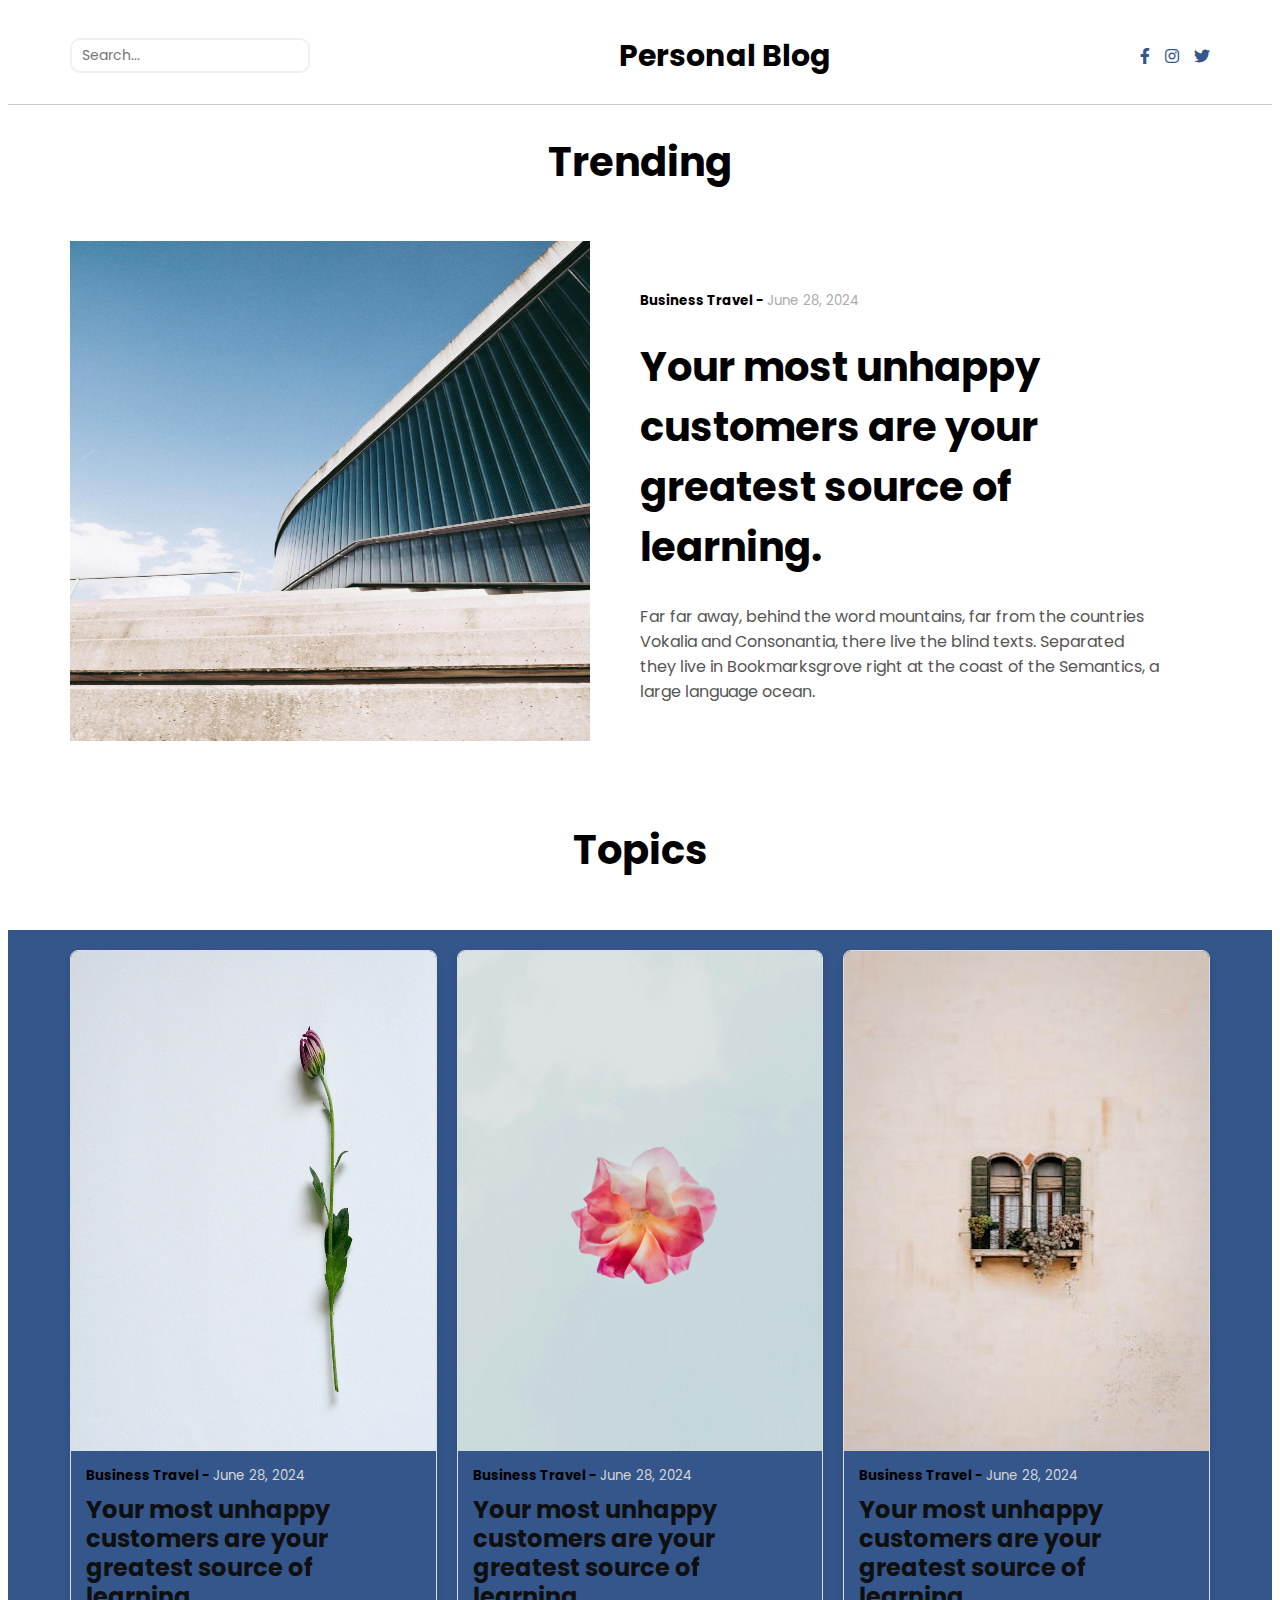
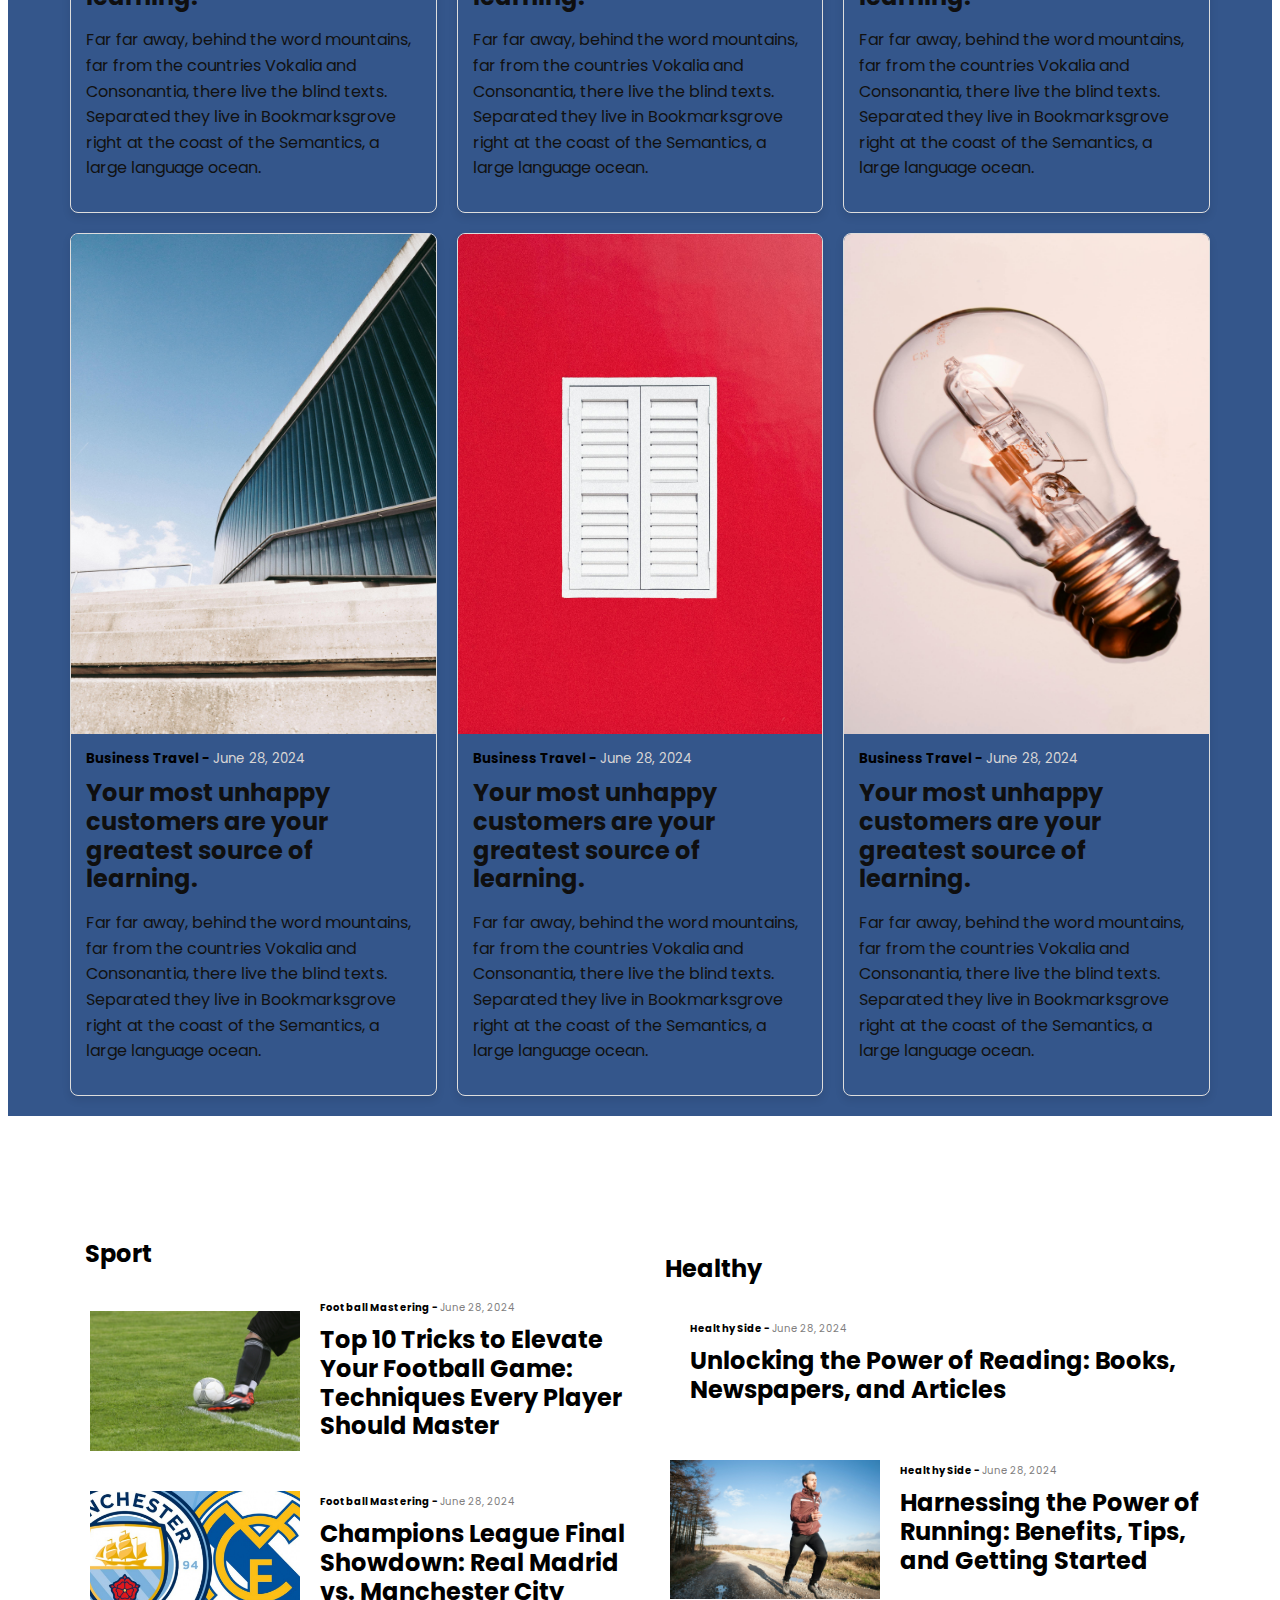
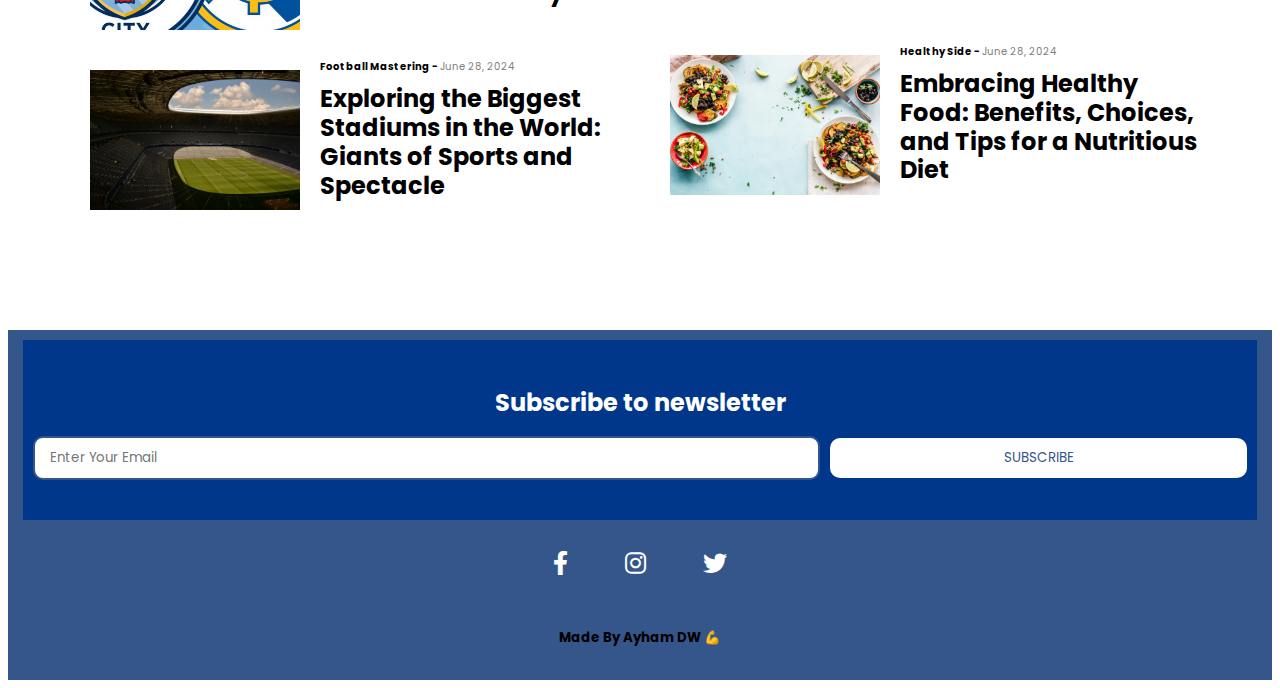
==== index.html @ 4fd661a5 "Add Footer" ====
<!DOCTYPE html>
<html lang="en">
    <head>
        <meta charset="UTF-8">
        <meta name="viewport" content="width=device-width, initial-scale=1.0">
        <link rel="stylesheet" href="./css/style.css">
        <link rel="stylesheet" href="https://cdnjs.cloudflare.com/ajax/libs/font-awesome/6.0.0-beta3/css/all.min.css">
        <link rel="preconnect" href="https://fonts.googleapis.com">
        <link rel="preconnect" href="https://fonts.gstatic.com" crossorigin>
        <link href="https://fonts.googleapis.com/css2?family=Poppins:ital,wght@0,100;0,200;0,300;0,400;0,500;0,600;0,700;0,800;0,900;1,100;1,200;1,300;1,400;1,500;1,600;1,700;1,800;1,900&display=swap" rel="stylesheet">
        <title>Personal Blog Website</title>
    </head>
    <body>
        <div class="nav-bar">
            <div class="container">
                <input type="text" placeholder="Search...">
                <h2>Personal Blog</h2>
                <div class="social-media">
                    <i class="fab fa-facebook-f" style="color: #34568b;"></i>
                    <!--02be4e-->
                    <i class="fab fa-instagram" style="color: #34568b;"></i>
                    <i class="fab fa-twitter" style="color: #34568b;"></i>
                </div>
            </div>
        </div>
        <h1>Trending</h1>
        <!--First Section-->
        <div class="container">
            <div class="first-content">
                <div class="image">
                    <img src="./Images/image4.jpg" alt="Simple Image">
                </div>
                <div class="text-content">
                    <h5>
                        Business Travel -
                        <span>June 28, 2024</span>
                    </h5>
                    <h1>
                        Your most unhappy
                        <br>
                        customers are your greatest
                        source of learning.
                    </h1>
                    <p>
                        Far far away, behind the word mountains, far from the countries Vokalia and
                        Consonantia, there live the blind texts. Separated they live in Bookmarksgrove right at the
                        coast of the Semantics, a large language ocean.
                    </p>
                </div>
            </div>
        </div>
        <!--Second Section-->
        <h1>Topics</h1>
        <div class="second-section">
            <div class="container">
                <div class="card">
                    <div class="card-image">
                        <img src="./Images/image1.jpg" alt="Business Travel">
                    </div>
                    <div class="card-content">
                        <h5>
                            Business Travel -
                            <span>June 28, 2024</span>
                        </h5>
                        <h1>
                            Your most unhappy
                            <br>
                            customers are your greatest
                            source of learning.
                        </h1>
                        <p>
                            Far far away, behind the word mountains, far from the countries Vokalia and
                            Consonantia, there live the blind texts. Separated they live in Bookmarksgrove right at the
                            coast of the Semantics, a large language ocean.
                        </p>
                    </div>
                </div>
                <div class="card">
                    <div class="card-image">
                        <img src="./Images/image2.jpg" alt="Business Travel">
                    </div>
                    <div class="card-content">
                        <h5>
                            Business Travel -
                            <span>June 28, 2024</span>
                        </h5>
                        <h1>
                            Your most unhappy
                            <br>
                            customers are your greatest
                            source of learning.
                        </h1>
                        <p>
                            Far far away, behind the word mountains, far from the countries Vokalia and
                            Consonantia, there live the blind texts. Separated they live in Bookmarksgrove right at the
                            coast of the Semantics, a large language ocean.
                        </p>
                    </div>
                </div>
                <div class="card">
                    <div class="card-image">
                        <img src="./Images/image3.jpg" alt="Business Travel">
                    </div>
                    <div class="card-content">
                        <h5>
                            Business Travel -
                            <span>June 28, 2024</span>
                        </h5>
                        <h1>
                            Your most unhappy
                            <br>
                            customers are your greatest
                            source of learning.
                        </h1>
                        <p>
                            Far far away, behind the word mountains, far from the countries Vokalia and
                            Consonantia, there live the blind texts. Separated they live in Bookmarksgrove right at the
                            coast of the Semantics, a large language ocean.
                        </p>
                    </div>
                </div>
                <div class="card">
                    <div class="card-image">
                        <img src="./Images/image4.jpg" alt="Business Travel">
                    </div>
                    <div class="card-content">
                        <h5>
                            Business Travel -
                            <span>June 28, 2024</span>
                        </h5>
                        <h1>
                            Your most unhappy
                            <br>
                            customers are your greatest
                            source of learning.
                        </h1>
                        <p>
                            Far far away, behind the word mountains, far from the countries Vokalia and
                            Consonantia, there live the blind texts. Separated they live in Bookmarksgrove right at the
                            coast of the Semantics, a large language ocean.
                        </p>
                    </div>
                </div>
                <div class="card">
                    <div class="card-image">
                        <img src="./Images/image5.jpg" alt="Business Travel">
                    </div>
                    <div class="card-content">
                        <h5>
                            Business Travel -
                            <span>June 28, 2024</span>
                        </h5>
                        <h1>
                            Your most unhappy
                            <br>
                            customers are your greatest
                            source of learning.
                        </h1>
                        <p>
                            Far far away, behind the word mountains, far from the countries Vokalia and
                            Consonantia, there live the blind texts. Separated they live in Bookmarksgrove right at the
                            coast of the Semantics, a large language ocean.
                        </p>
                    </div>
                </div>
                <div class="card">
                    <div class="card-image">
                        <img src="./Images/image6.jpg" alt="Business Travel">
                    </div>
                    <div class="card-content">
                        <h5>
                            Business Travel -
                            <span>June 28, 2024</span>
                        </h5>
                        <h1>
                            Your most unhappy
                            <br>
                            customers are your greatest
                            source of learning.
                        </h1>
                        <p>
                            Far far away, behind the word mountains, far from the countries Vokalia and
                            Consonantia, there live the blind texts. Separated they live in Bookmarksgrove right at the
                            coast of the Semantics, a large language ocean.
                        </p>
                    </div>
                </div>
            </div>
        </div>
        <!--Third Section-->
        <div class="container">
            <div class="third-section">
                <div class="sport-part">
                    <h2>Sport</h2>
                    <div class="box">
                        <div class="box-image">
                            <a href="">
                                <img src="./Images/football.jpg" alt="">
                            </a>
                        </div>
                        <div class="box-content">
                            <h5>
                                Football Mastering -
                                <span>June 28, 2024</span>
                            </h5>
                            <h2>
                                <a href="">
                                    Top 10 Tricks to Elevate Your Football Game: Techniques Every Player Should Master
                                </a>
                            </h2>
                        </div>
                    </div>
                    <div class="box">
                        <div class="box-image">
                            <a href="">
                                <img src="./Images/Madrid1.jpg" alt="">
                            </a>
                        </div>
                        <div class="box-content">
                            <h5>
                                Football Mastering -
                                <span>June 28, 2024</span>
                            </h5>
                            <h2>
                                <a href="">
                                    Champions League Final Showdown: Real Madrid vs. Manchester City
                                </a>
                            </h2>
                        </div>
                    </div>
                    <div class="box">
                        <div class="box-image">
                            <a href="">
                                <img src="./Images/stadium.jpg" alt="">
                            </a>
                        </div>
                        <div class="box-content">
                            <h5>
                                Football Mastering   -
                                <span>June 28, 2024</span>
                            </h5>
                            <h2>
                                <a href="">
                                    Exploring the Biggest Stadiums in the World: Giants of Sports and Spectacle
                                </a>
                            </h2>
                        </div>
                    </div>
                </div>
                <div class="sport-part">
                    <h2>Healthy</h2>
                    <div class="box">
                        <div class="box-image">
                            <a href="">
                                <img src="./Images/Healthy1.jpg" alt="">
                            </a>
                        </div>
                        <div class="box-content">
                            <h5>
                                Healthy Side -
                                <span>June 28, 2024</span>
                            </h5>
                            <h2>
                                <a href="">Unlocking the Power of Reading: Books, Newspapers, and Articles</a>
                            </h2>
                        </div>
                    </div>
                    <div class="box">
                        <div class="box-image">
                            <a href="">
                                <img src="./Images/Healthy2.jpg" alt="">
                            </a>
                        </div>
                        <div class="box-content">
                            <h5>
                                Healthy Side -
                                <span>June 28, 2024</span>
                            </h5>
                            <h2>
                                <a href="">Harnessing the Power of Running: Benefits, Tips, and Getting Started</a>
                            </h2>
                        </div>
                    </div>
                    <div class="box">
                        <div class="box-image">
                            <a href="">
                                <img src="./Images/Healthy3.jpg" alt="">
                            </a>
                        </div>
                        <div class="box-content">
                            <h5>
                                Healthy Side -
                                <span>June 28, 2024</span>
                            </h5>
                            <h2>
                                <a href="">Embracing Healthy Food: Benefits, Choices, and Tips for a Nutritious Diet</a>
                            </h2>
                        </div>
                    </div>
                </div>
            </div>
        </div>
        <div class="footer">
            <div class="container">
                <div class="subscribe">
                    <div>
                        <h1>Subscribe to newsletter</h1>
                    </div>
                    <div class="input">
                        <input type="text" placeholder="Enter Your Email" class="subscribe-input">
                        <button>SUBSCRIBE</button>
                    </div>
                </div>
                <div class="social-media">
                    <i class="fab fa-facebook-f"></i>
                    <!--02be4e-->
                    <i class="fab fa-instagram"></i>
                    <i class="fab fa-twitter"></i>
                </div>
                <h5 id="author">Made By Ayham DW 💪</h5>
            </div>
        </div>
    </body>
</html>
---- css/style.css ----
/* Global Styles */
* {
    box-sizing: border-box;
    font-family: "Poppins", sans-serif;
}

a {
    text-decoration: none;
    color: black;
}

/* Container Styles */
.container {
    padding-left: 15px;
    padding-right: 15px;
    margin-left: auto;
    margin-right: auto;
}

@media (min-width: 768px) {
    .container {
        width: 750px;
    }
}

@media (min-width: 992px) {
    .container {
        width: 970px;
    }


}

@media (min-width: 1200px) {
    .container {
        width: 1170px;
    }
}

/* Navigation Bar Styles */
.nav-bar {
    border-bottom: rgb(204, 204, 204) solid 1px;
}

.nav-bar .container {
    display: flex;
    justify-content: space-between;
    align-items: center;
    flex-wrap: wrap;
    min-height: 60px;
}

.nav-bar h2 {
    font-size: 30px;
    font-family: "Poppins", sans-serif;
}

.nav-bar .social-media {
    display: flex;
    gap: 15px;
    align-items: center;
}

.nav-bar input[type="text"] {
    height: 35px;
    border-radius: 10px;
    padding: 10px;
    border: 2px solid rgba(179, 179, 179, 0.199);
    width: 240px;
    font-size: 14px;
}

.nav-bar input[type="text"]:focus {
    border: 2px solid rgba(179, 179, 179, 0.199);
    transition: 0.3s;
}

/* First Content */
body>h1 {
    font-family: "Poppins", sans-serif;
    display: flex;
    align-items: center;
    justify-content: center;
    font-size: 40px;
    text-align: center;
}

.container .first-content {
    display: flex;
    align-items: center;
    justify-content: space-between;
    /* height: 100vh; */
    flex-wrap: wrap;
    font-family: "Poppins", sans-serif;
    margin-bottom: 50px;
}

.container .first-content span {
    color: #aaa;
    font-weight: normal;
}

.container .first-content .image {
    flex: 1;
}

.container .first-content .image img {
    width: 100%;
    background-repeat: no-repeat;
    background-size: contain;
    height: 500px;
}

.container .first-content .text-content {
    flex: 1;
    padding: 50px;
}

.container .first-content .text-content h1 {
    font-family: "Poppins", sans-serif;
    display: flex;
    align-items: center;
    justify-content: start;
    font-size: 40px;
}

.container .first-content .text-content p {
    font-family: "Poppins", sans-serif;
    display: flex;
    align-items: center;
    justify-content: start;
    color: #555;
}


/*Second Section*/

.second-section {
    margin-top: 50px;
    padding: 20px;
    background-color: #34568b
}

.second-section .container {
    display: grid;
    grid-template-columns: repeat(auto-fit, minmax(350px, 1fr));
    justify-items: center;
    gap: 20px;
}

.second-section .container .card {
    width: 100%;
    max-width: 500px;
    border: 1px solid #ddd;
    border-radius: 8px;
    overflow: hidden;
    box-shadow: 0 4px 8px rgba(0, 0, 0, 0.1);
    transition: 0.3s ease;
}

.second-section .container .card:hover {
    transform: translateY(-10px);
}

.second-section .container .card .card-image img {
    width: 100%;
    height: 500px;
    display: block;
}

.second-section .container .card .card-content {
    padding: 15px;
}

.second-section .container .card h5 {
    margin: 0;
    color: #000;
}

.second-section .container .card h5 span {
    font-weight: normal;
    color: #d8d5d5;
}

.second-section .container .card h1 {
    margin-top: 10px;
    font-size: 24px;
    line-height: 1.2;
    color: #0f0f0f;
}

.second-section .container .card p {
    font-size: 16px;
    color: #111111;
    line-height: 1.6;
}


/*Third Section*/
.third-section {
    display: grid;
    grid-template-columns: repeat(auto-fit, minmax(350px, 1fr));
    gap: 20px;
    justify-items: center;
    margin-bottom: 50px;
    margin-top: 100px;
}

.third-section .sport-part {
    display: flex;
    align-items: start;
    justify-content: space-evenly;
    flex-direction: column;
}

.container .third-section .sport-part>h2 {
    display: flex;
    justify-content: start;
    align-items: center;
    margin-left: 15px;
}

.third-section .sport-part .box {
    display: flex;
    justify-content: space-between;
    align-items: center;
    /* margin-bottom: 10px; */
}

.third-section .sport-part .box .box-image img {
    max-width: 250px;
    height: auto;
    display: block;
    padding: 20px;
}

.third-section .sport-part .box .box-content h5 {
    margin: 0;
    color: #000;
}

.third-section .sport-part .box .box-content h5 span {
    font-weight: normal;
    color: #807e7e;
}

.third-section .sport-part .box .box-content h2 {
    margin-top: 10px;
    font-size: 15px;
    line-height: 1.2;
    color: #0f0f0f;
}

@media only screen and (min-width: 600px) {
    .third-section .sport-part .box .box-content h2 {
        font-size: 12px;
    }
}

@media only screen and (min-width: 768px) {
    .third-section .sport-part .box .box-content h2 {
        font-size: 14px;
    }

    .third-section .sport-part .box .box-content h5 {
        font-size: 10px;
    }
}

@media only screen and (min-width: 992px) {
    .third-section .sport-part .box .box-content h2 {
        font-size: 18px;
    }
}

/* Extra large devices (large laptops and desktops, 1200px and up) */
@media only screen and (min-width: 1200px) {
    .third-section .sport-part .box .box-content h2 {
        font-size: 24px;
    }
}



/*Footer*/

.footer {
    margin-top: 100px;

}

.footer .container {
    width: 100%;
    height: 350px;
    background-color: #34568b;
    display: flex;
    justify-content: center;
    align-items: center;
    flex-wrap: wrap;
}

.footer .container .subscribe {
    width: 100%;
    background-color: #00378A;
    min-height: 180px;
    display: flex;
    justify-content: center;
    flex-direction: column;
}

.footer .container .subscribe div h1 {
    display: flex;
    justify-content: center;
    align-items: center;
    color: white;
    font-size: 1.5rem;
}

.footer .container .subscribe .input {
    display: flex;
    align-items: center;
    justify-content: space-between;
    flex-wrap: wrap;
    gap: 10px;
    padding: 0px 10px 0px 10px;
    margin-bottom: 10px;
}

.footer .container .subscribe input[type="text"] {
    flex: 2;
    padding: 10px 15px;
    border: 2px solid #34568b;
    border-radius: 10px;
    outline: none;
    background-color: rgb(255, 255, 255);
}

button {
    flex: 1;
    padding: 10px 20px;
    border: none;
    border-radius: 10px;
    transition: 0.3s;
    background-color: white;
    color: #34568b;
    width: 300px;
}

button:hover {
    background-color: #34568b;
    color: white;
    border: #34568b solid 1px;
}

#author {
    width: 100%;
    display: flex;
    justify-content: center;
    align-items: center;
}

@media only screen and (max-width: 600px) {
    .footer .container .subscribe .input {
        display: flex;
        justify-content: center;
        flex-direction: column;
    }

    .footer .container .subscribe div h1 {
        display: flex;
        justify-content: center;
        align-items: center;

    }

    button {
        width: 100%;
    }

    .footer .container .subscribe input[type="text"] {
        width: 100%;
    }
}

.footer .container .social-media {
    display: flex;
    gap: 15px;
    align-items: center;
}

.footer .container .social-media i {
    font-size: 24px;
    margin: 0 10px;
    transition: 0.3s;
    cursor: pointer;
    color: white;
    padding: 10px;
    border-radius: 50%;
    border: 1px solid transparent;


}

.footer .container .social-media i:hover {
    color: #000;
}


/* Small Screen */
@media (max-width: 767px) {
    .nav-bar .container {
        display: flex;
        justify-content: space-evenly;
        align-items: center;
    }

    .nav-bar .container h2 {
        margin-top: 10px;
        width: 100%;
        order: 1;
        display: flex;
        justify-content: center;
        align-items: center;
        font-family: "Poppins", sans-serif;
    }

    .nav-bar input[type="text"],
    .nav-bar .social-media {
        order: 2;
        margin-bottom: 10px;
    }

    .container .first-content {
        flex-direction: flex;
        align-items: center;
        justify-content: center;
    }

    .container .first-content .image {
        order: 1;
        flex: 0 0 100%;
        width: 100%;
    }

    .container .first-content .image img {
        width: 100%;
        height: auto;
        background-size: contain;

    }

    .container .first-content .text-content {
        order: 2;
        flex: 0 0 100%;
        width: 100%;
        padding: 20px;
    }

}
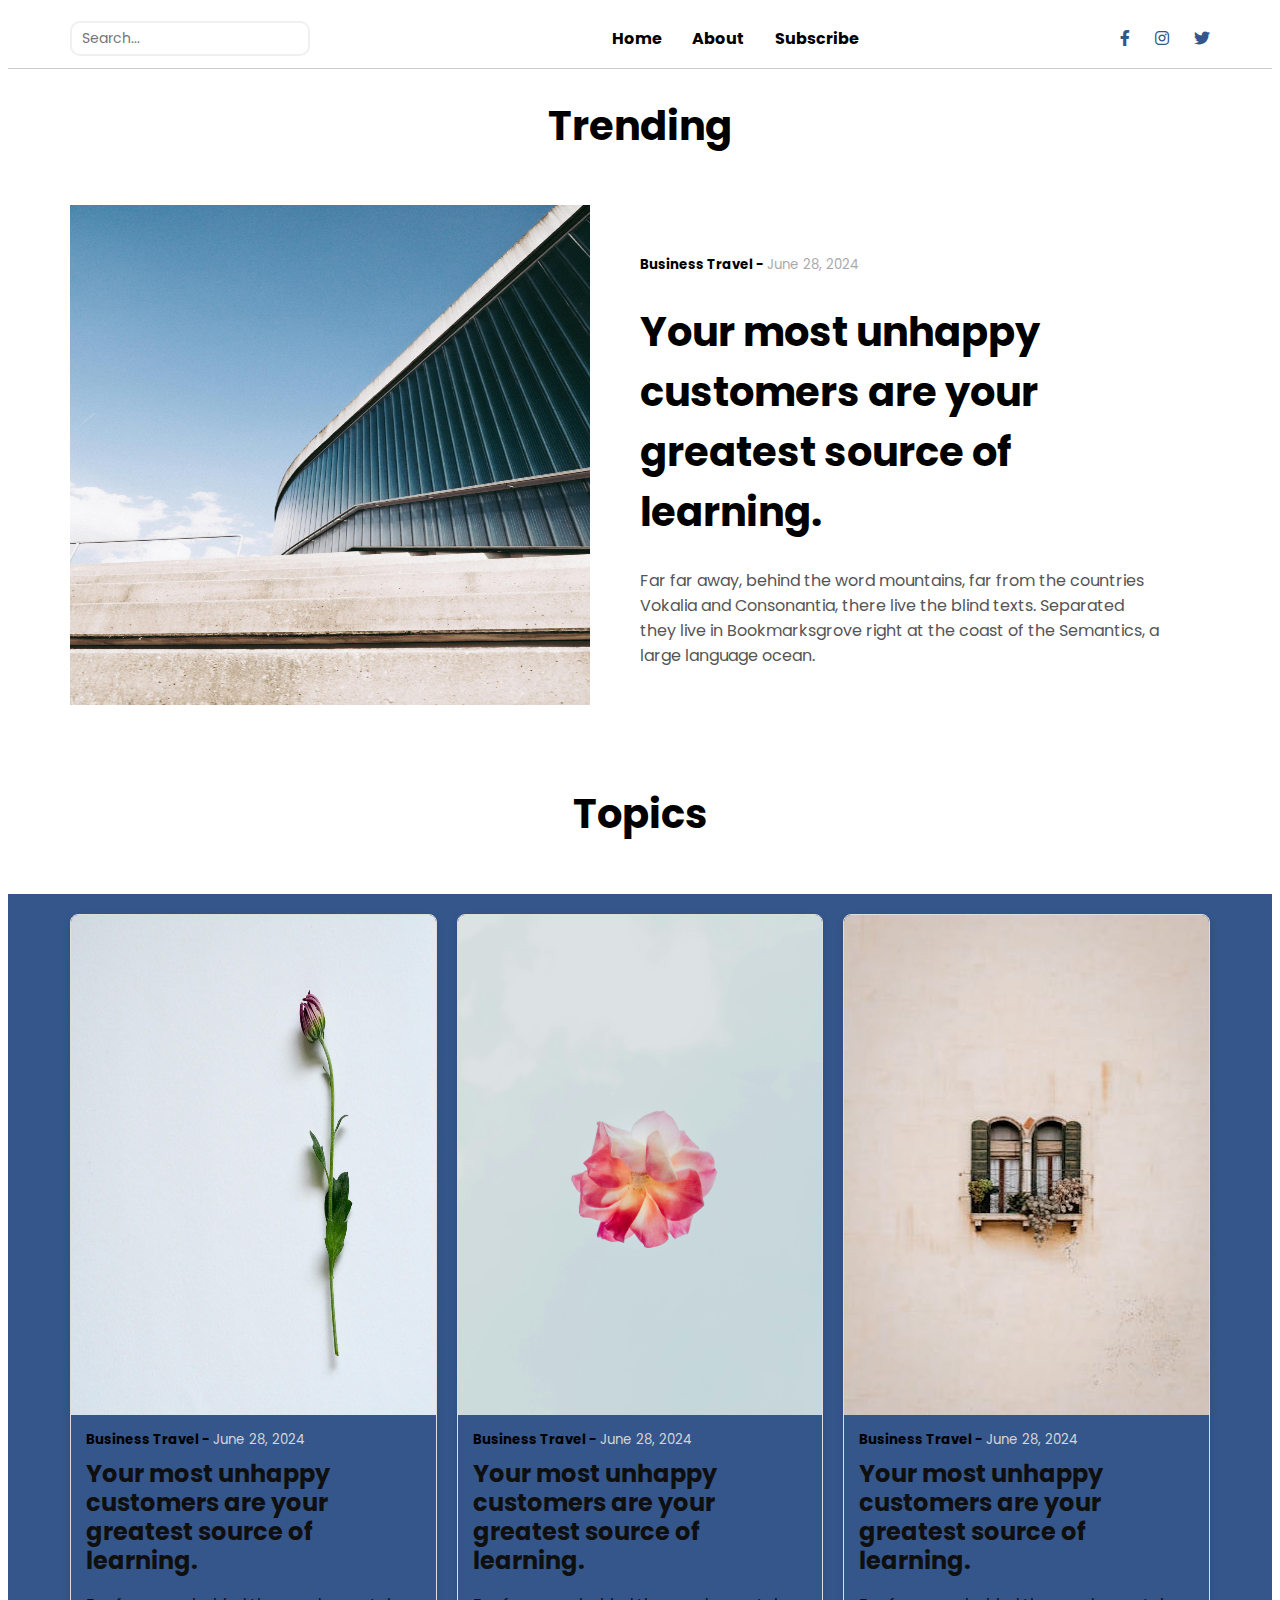
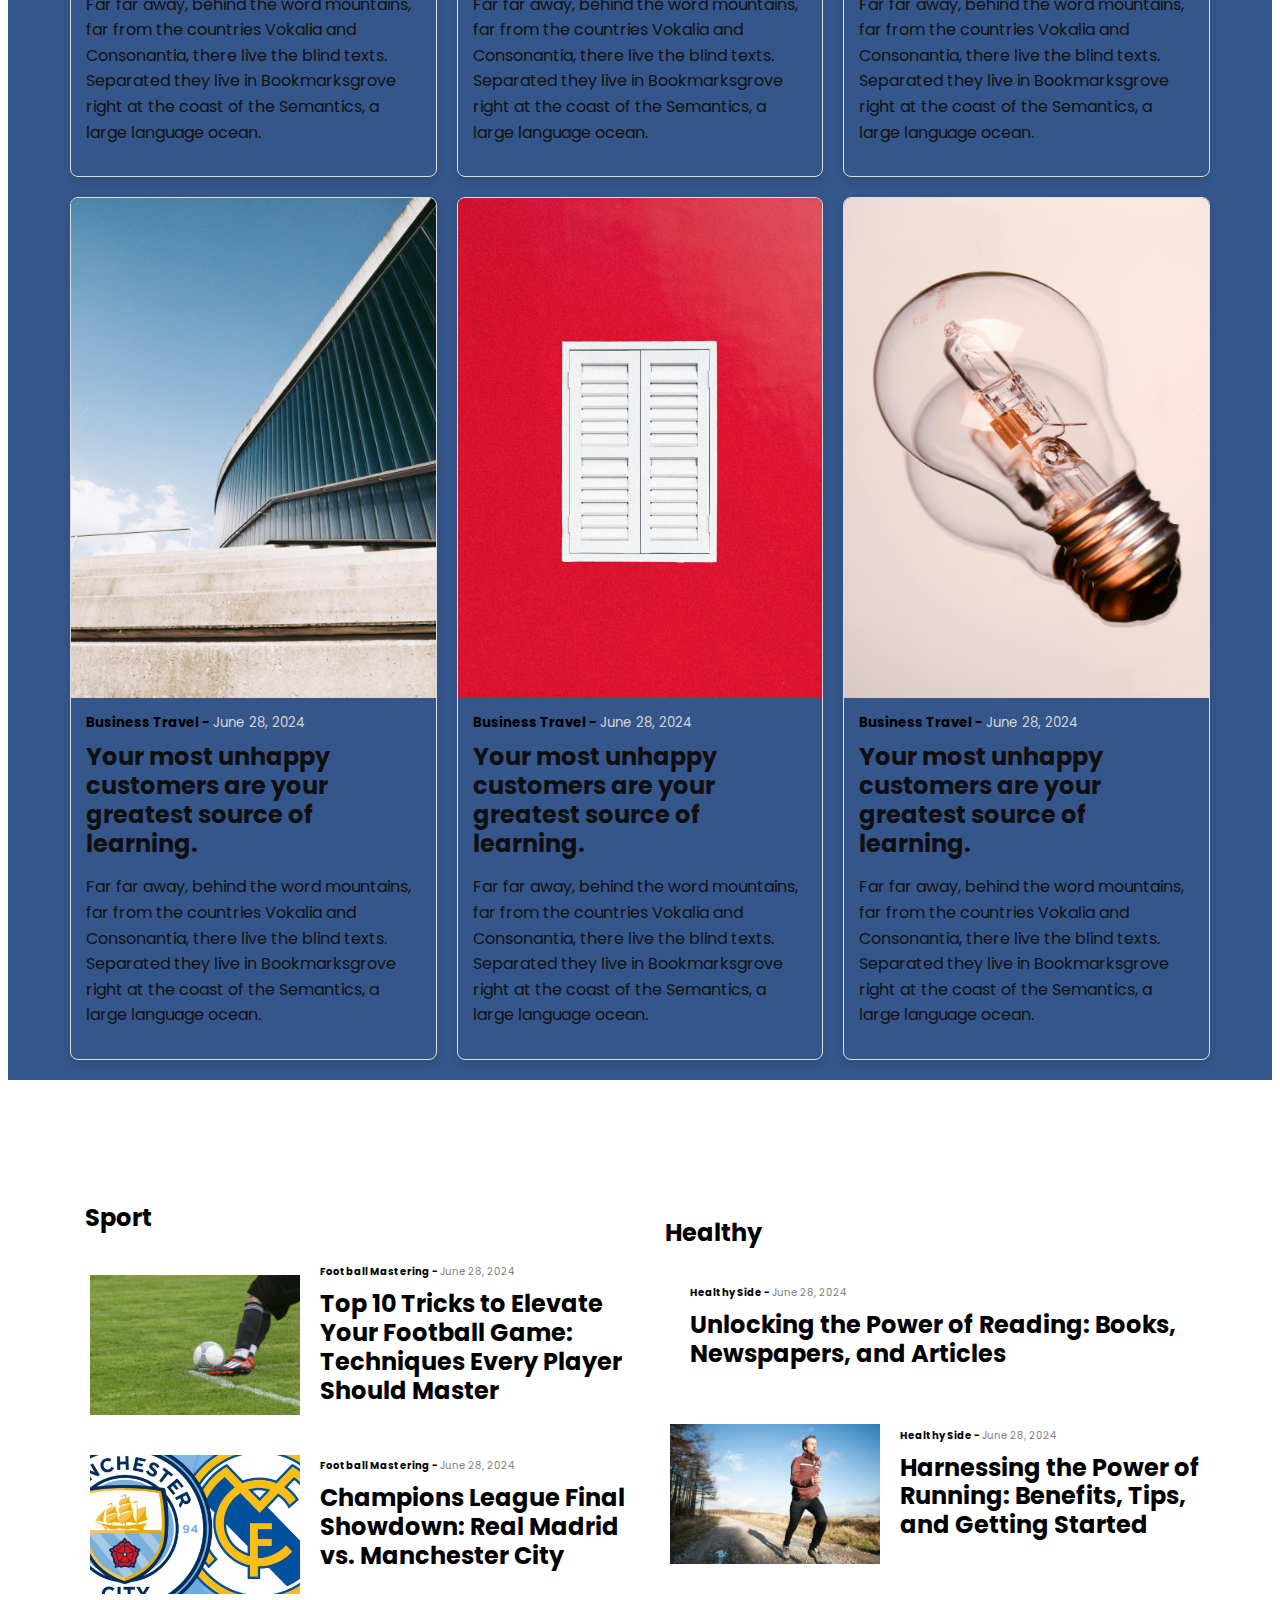
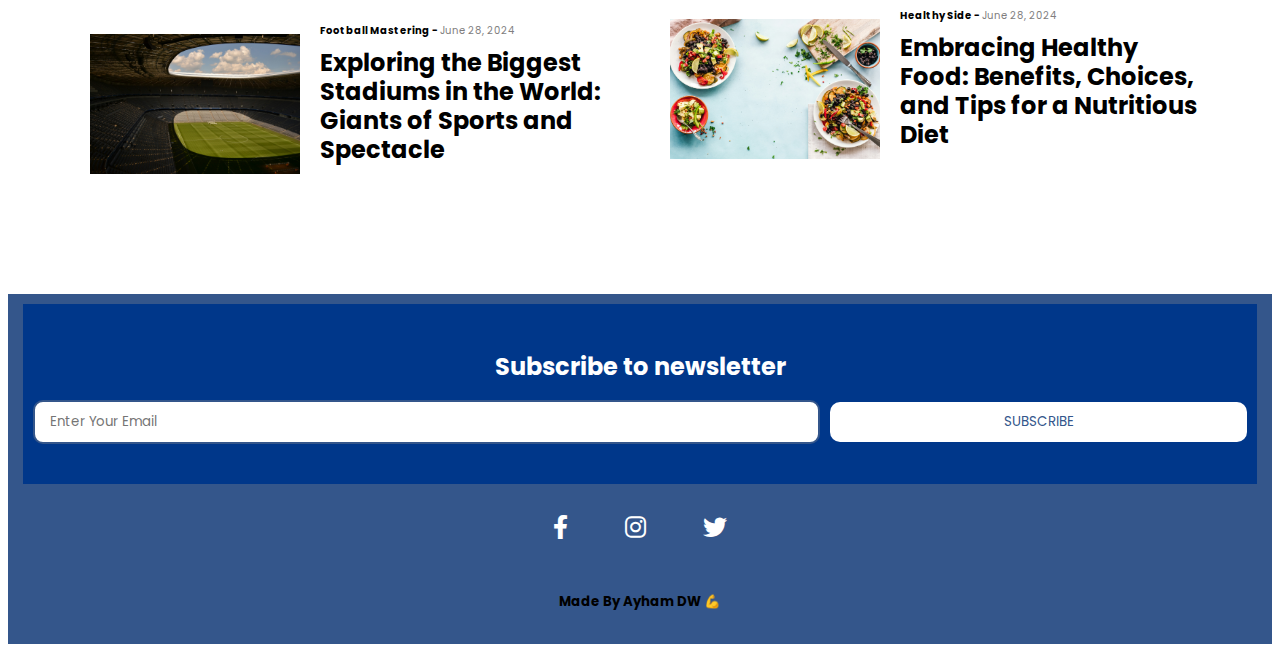
==== commit 80d34bd2: "Add First Part in Second Page" ====
--- a/index.html
+++ b/index.html
@@ -4,6 +4,11 @@
         <meta charset="UTF-8">
         <meta name="viewport" content="width=device-width, initial-scale=1.0">
         <link rel="stylesheet" href="./css/style.css">
+        <link rel="stylesheet" href="./css/style1.css">
+        <link rel="stylesheet" href="./css/style2.css">
+        <link rel="stylesheet" href="./css/style3.css">
+        <link rel="stylesheet" href="./css/style4.css">
+        <link rel="stylesheet" href="./css/style5.css">
         <link rel="stylesheet" href="https://cdnjs.cloudflare.com/ajax/libs/font-awesome/6.0.0-beta3/css/all.min.css">
         <link rel="preconnect" href="https://fonts.googleapis.com">
         <link rel="preconnect" href="https://fonts.gstatic.com" crossorigin>
@@ -14,12 +19,24 @@
         <div class="nav-bar">
             <div class="container">
                 <input type="text" placeholder="Search...">
-                <h2>Personal Blog</h2>
+                <div class="menu">
+                    <ul>
+                        <li>
+                            <a href="#">Home</a>
+                        </li>
+                        <li>
+                            <a href="#">About</a>
+                        </li>
+                        <li>
+                            <a href="#">Subscribe</a>
+                        </li>
+                    </ul>
+                </div>
                 <div class="social-media">
-                    <i class="fab fa-facebook-f" style="color: #34568b;"></i>
+                    <i class="fab fa-facebook-f"></i>
                     <!--02be4e-->
-                    <i class="fab fa-instagram" style="color: #34568b;"></i>
-                    <i class="fab fa-twitter" style="color: #34568b;"></i>
+                    <i class="fab fa-instagram"></i>
+                    <i class="fab fa-twitter"></i>
                 </div>
             </div>
         </div>
--- a/css/style.css
+++ b/css/style.css
@@ -7,6 +7,24 @@
 a {
     text-decoration: none;
     color: black;
+}
+
+.menu {
+    display: flex;
+    justify-content: center;
+    align-items: center;
+}
+
+ul {
+    list-style: none;
+    display: flex;
+    align-items: center;
+    gap: 30px;
+}
+
+ul li a {
+    color: black;
+    font-weight: bold;
 }
 
 /* Container Styles */
@@ -57,9 +75,14 @@
 
 .nav-bar .social-media {
     display: flex;
-    gap: 15px;
+    gap: 25px;
     align-items: center;
 }
+
+.nav-bar .social-media i {
+    color: #34568b
+}
+
 
 .nav-bar input[type="text"] {
     height: 35px;
@@ -70,343 +93,6 @@
     font-size: 14px;
 }
 
-.nav-bar input[type="text"]:focus {
-    border: 2px solid rgba(179, 179, 179, 0.199);
-    transition: 0.3s;
-}
-
-/* First Content */
-body>h1 {
-    font-family: "Poppins", sans-serif;
-    display: flex;
-    align-items: center;
-    justify-content: center;
-    font-size: 40px;
-    text-align: center;
-}
-
-.container .first-content {
-    display: flex;
-    align-items: center;
-    justify-content: space-between;
-    /* height: 100vh; */
-    flex-wrap: wrap;
-    font-family: "Poppins", sans-serif;
-    margin-bottom: 50px;
-}
-
-.container .first-content span {
-    color: #aaa;
-    font-weight: normal;
-}
-
-.container .first-content .image {
-    flex: 1;
-}
-
-.container .first-content .image img {
-    width: 100%;
-    background-repeat: no-repeat;
-    background-size: contain;
-    height: 500px;
-}
-
-.container .first-content .text-content {
-    flex: 1;
-    padding: 50px;
-}
-
-.container .first-content .text-content h1 {
-    font-family: "Poppins", sans-serif;
-    display: flex;
-    align-items: center;
-    justify-content: start;
-    font-size: 40px;
-}
-
-.container .first-content .text-content p {
-    font-family: "Poppins", sans-serif;
-    display: flex;
-    align-items: center;
-    justify-content: start;
-    color: #555;
-}
-
-
-/*Second Section*/
-
-.second-section {
-    margin-top: 50px;
-    padding: 20px;
-    background-color: #34568b
-}
-
-.second-section .container {
-    display: grid;
-    grid-template-columns: repeat(auto-fit, minmax(350px, 1fr));
-    justify-items: center;
-    gap: 20px;
-}
-
-.second-section .container .card {
-    width: 100%;
-    max-width: 500px;
-    border: 1px solid #ddd;
-    border-radius: 8px;
-    overflow: hidden;
-    box-shadow: 0 4px 8px rgba(0, 0, 0, 0.1);
-    transition: 0.3s ease;
-}
-
-.second-section .container .card:hover {
-    transform: translateY(-10px);
-}
-
-.second-section .container .card .card-image img {
-    width: 100%;
-    height: 500px;
-    display: block;
-}
-
-.second-section .container .card .card-content {
-    padding: 15px;
-}
-
-.second-section .container .card h5 {
-    margin: 0;
-    color: #000;
-}
-
-.second-section .container .card h5 span {
-    font-weight: normal;
-    color: #d8d5d5;
-}
-
-.second-section .container .card h1 {
-    margin-top: 10px;
-    font-size: 24px;
-    line-height: 1.2;
-    color: #0f0f0f;
-}
-
-.second-section .container .card p {
-    font-size: 16px;
-    color: #111111;
-    line-height: 1.6;
-}
-
-
-/*Third Section*/
-.third-section {
-    display: grid;
-    grid-template-columns: repeat(auto-fit, minmax(350px, 1fr));
-    gap: 20px;
-    justify-items: center;
-    margin-bottom: 50px;
-    margin-top: 100px;
-}
-
-.third-section .sport-part {
-    display: flex;
-    align-items: start;
-    justify-content: space-evenly;
-    flex-direction: column;
-}
-
-.container .third-section .sport-part>h2 {
-    display: flex;
-    justify-content: start;
-    align-items: center;
-    margin-left: 15px;
-}
-
-.third-section .sport-part .box {
-    display: flex;
-    justify-content: space-between;
-    align-items: center;
-    /* margin-bottom: 10px; */
-}
-
-.third-section .sport-part .box .box-image img {
-    max-width: 250px;
-    height: auto;
-    display: block;
-    padding: 20px;
-}
-
-.third-section .sport-part .box .box-content h5 {
-    margin: 0;
-    color: #000;
-}
-
-.third-section .sport-part .box .box-content h5 span {
-    font-weight: normal;
-    color: #807e7e;
-}
-
-.third-section .sport-part .box .box-content h2 {
-    margin-top: 10px;
-    font-size: 15px;
-    line-height: 1.2;
-    color: #0f0f0f;
-}
-
-@media only screen and (min-width: 600px) {
-    .third-section .sport-part .box .box-content h2 {
-        font-size: 12px;
-    }
-}
-
-@media only screen and (min-width: 768px) {
-    .third-section .sport-part .box .box-content h2 {
-        font-size: 14px;
-    }
-
-    .third-section .sport-part .box .box-content h5 {
-        font-size: 10px;
-    }
-}
-
-@media only screen and (min-width: 992px) {
-    .third-section .sport-part .box .box-content h2 {
-        font-size: 18px;
-    }
-}
-
-/* Extra large devices (large laptops and desktops, 1200px and up) */
-@media only screen and (min-width: 1200px) {
-    .third-section .sport-part .box .box-content h2 {
-        font-size: 24px;
-    }
-}
-
-
-
-/*Footer*/
-
-.footer {
-    margin-top: 100px;
-
-}
-
-.footer .container {
-    width: 100%;
-    height: 350px;
-    background-color: #34568b;
-    display: flex;
-    justify-content: center;
-    align-items: center;
-    flex-wrap: wrap;
-}
-
-.footer .container .subscribe {
-    width: 100%;
-    background-color: #00378A;
-    min-height: 180px;
-    display: flex;
-    justify-content: center;
-    flex-direction: column;
-}
-
-.footer .container .subscribe div h1 {
-    display: flex;
-    justify-content: center;
-    align-items: center;
-    color: white;
-    font-size: 1.5rem;
-}
-
-.footer .container .subscribe .input {
-    display: flex;
-    align-items: center;
-    justify-content: space-between;
-    flex-wrap: wrap;
-    gap: 10px;
-    padding: 0px 10px 0px 10px;
-    margin-bottom: 10px;
-}
-
-.footer .container .subscribe input[type="text"] {
-    flex: 2;
-    padding: 10px 15px;
-    border: 2px solid #34568b;
-    border-radius: 10px;
-    outline: none;
-    background-color: rgb(255, 255, 255);
-}
-
-button {
-    flex: 1;
-    padding: 10px 20px;
-    border: none;
-    border-radius: 10px;
-    transition: 0.3s;
-    background-color: white;
-    color: #34568b;
-    width: 300px;
-}
-
-button:hover {
-    background-color: #34568b;
-    color: white;
-    border: #34568b solid 1px;
-}
-
-#author {
-    width: 100%;
-    display: flex;
-    justify-content: center;
-    align-items: center;
-}
-
-@media only screen and (max-width: 600px) {
-    .footer .container .subscribe .input {
-        display: flex;
-        justify-content: center;
-        flex-direction: column;
-    }
-
-    .footer .container .subscribe div h1 {
-        display: flex;
-        justify-content: center;
-        align-items: center;
-
-    }
-
-    button {
-        width: 100%;
-    }
-
-    .footer .container .subscribe input[type="text"] {
-        width: 100%;
-    }
-}
-
-.footer .container .social-media {
-    display: flex;
-    gap: 15px;
-    align-items: center;
-}
-
-.footer .container .social-media i {
-    font-size: 24px;
-    margin: 0 10px;
-    transition: 0.3s;
-    cursor: pointer;
-    color: white;
-    padding: 10px;
-    border-radius: 50%;
-    border: 1px solid transparent;
-
-
-}
-
-.footer .container .social-media i:hover {
-    color: #000;
-}
-
-
-/* Small Screen */
 @media (max-width: 767px) {
     .nav-bar .container {
         display: flex;
--- a/css/style2.css
+++ b/css/style2.css
@@ -0,0 +1,56 @@
+/* First Content */
+body>h1 {
+    font-family: "Poppins", sans-serif;
+    display: flex;
+    align-items: center;
+    justify-content: center;
+    font-size: 40px;
+    text-align: center;
+}
+
+.container .first-content {
+    display: flex;
+    align-items: center;
+    justify-content: space-between;
+    /* height: 100vh; */
+    flex-wrap: wrap;
+    font-family: "Poppins", sans-serif;
+    margin-bottom: 50px;
+}
+
+.container .first-content span {
+    color: #aaa;
+    font-weight: normal;
+}
+
+.container .first-content .image {
+    flex: 1;
+}
+
+.container .first-content .image img {
+    width: 100%;
+    background-repeat: no-repeat;
+    background-size: contain;
+    height: 500px;
+}
+
+.container .first-content .text-content {
+    flex: 1;
+    padding: 50px;
+}
+
+.container .first-content .text-content h1 {
+    font-family: "Poppins", sans-serif;
+    display: flex;
+    align-items: center;
+    justify-content: start;
+    font-size: 40px;
+}
+
+.container .first-content .text-content p {
+    font-family: "Poppins", sans-serif;
+    display: flex;
+    align-items: center;
+    justify-content: start;
+    color: #555;
+}--- a/css/style3.css
+++ b/css/style3.css
@@ -0,0 +1,61 @@
+/*Second Section*/
+
+.second-section {
+    margin-top: 50px;
+    padding: 20px;
+    background-color: #34568b
+}
+
+.second-section .container {
+    display: grid;
+    grid-template-columns: repeat(auto-fit, minmax(350px, 1fr));
+    justify-items: center;
+    gap: 20px;
+}
+
+.second-section .container .card {
+    width: 100%;
+    max-width: 500px;
+    border: 1px solid #ddd;
+    border-radius: 8px;
+    overflow: hidden;
+    box-shadow: 0 4px 8px rgba(0, 0, 0, 0.1);
+    transition: 0.3s ease;
+}
+
+.second-section .container .card:hover {
+    transform: translateY(-10px);
+}
+
+.second-section .container .card .card-image img {
+    width: 100%;
+    height: 500px;
+    display: block;
+}
+
+.second-section .container .card .card-content {
+    padding: 15px;
+}
+
+.second-section .container .card h5 {
+    margin: 0;
+    color: #000;
+}
+
+.second-section .container .card h5 span {
+    font-weight: normal;
+    color: #d8d5d5;
+}
+
+.second-section .container .card h1 {
+    margin-top: 10px;
+    font-size: 24px;
+    line-height: 1.2;
+    color: #0f0f0f;
+}
+
+.second-section .container .card p {
+    font-size: 16px;
+    color: #111111;
+    line-height: 1.6;
+}--- a/css/style4.css
+++ b/css/style4.css
@@ -0,0 +1,83 @@
+/*Third Section*/
+.third-section {
+    display: grid;
+    grid-template-columns: repeat(auto-fit, minmax(350px, 1fr));
+    gap: 20px;
+    justify-items: center;
+    margin-bottom: 50px;
+    margin-top: 100px;
+}
+
+.third-section .sport-part {
+    display: flex;
+    align-items: start;
+    justify-content: space-evenly;
+    flex-direction: column;
+}
+
+.container .third-section .sport-part>h2 {
+    display: flex;
+    justify-content: start;
+    align-items: center;
+    margin-left: 15px;
+}
+
+.third-section .sport-part .box {
+    display: flex;
+    justify-content: space-between;
+    align-items: center;
+    /* margin-bottom: 10px; */
+}
+
+.third-section .sport-part .box .box-image img {
+    max-width: 250px;
+    height: auto;
+    display: block;
+    padding: 20px;
+}
+
+.third-section .sport-part .box .box-content h5 {
+    margin: 0;
+    color: #000;
+}
+
+.third-section .sport-part .box .box-content h5 span {
+    font-weight: normal;
+    color: #807e7e;
+}
+
+.third-section .sport-part .box .box-content h2 {
+    margin-top: 10px;
+    font-size: 15px;
+    line-height: 1.2;
+    color: #0f0f0f;
+}
+
+@media only screen and (min-width: 600px) {
+    .third-section .sport-part .box .box-content h2 {
+        font-size: 12px;
+    }
+}
+
+@media only screen and (min-width: 768px) {
+    .third-section .sport-part .box .box-content h2 {
+        font-size: 14px;
+    }
+
+    .third-section .sport-part .box .box-content h5 {
+        font-size: 10px;
+    }
+}
+
+@media only screen and (min-width: 992px) {
+    .third-section .sport-part .box .box-content h2 {
+        font-size: 18px;
+    }
+}
+
+/* Extra large devices (large laptops and desktops, 1200px and up) */
+@media only screen and (min-width: 1200px) {
+    .third-section .sport-part .box .box-content h2 {
+        font-size: 24px;
+    }
+}--- a/css/style5.css
+++ b/css/style5.css
@@ -0,0 +1,124 @@
+/*Footer*/
+.footer {
+    margin-top: 100px;
+
+}
+
+.footer .container {
+    width: 100%;
+    height: 350px;
+    background-color: #34568b;
+    display: flex;
+    justify-content: center;
+    align-items: center;
+    flex-wrap: wrap;
+}
+
+.footer .container .subscribe {
+    width: 100%;
+    background-color: #00378A;
+    min-height: 180px;
+    display: flex;
+    justify-content: center;
+    flex-direction: column;
+}
+
+.footer .container .subscribe div h1 {
+    display: flex;
+    justify-content: center;
+    align-items: center;
+    color: white;
+    font-size: 1.5rem;
+}
+
+.footer .container .subscribe .input {
+    display: flex;
+    align-items: center;
+    justify-content: space-between;
+    flex-wrap: wrap;
+    gap: 10px;
+    padding: 0px 10px 0px 10px;
+    margin-bottom: 10px;
+}
+
+.footer .container .subscribe input[type="text"] {
+    flex: 2;
+    padding: 10px 15px;
+    border: 2px solid #34568b;
+    border-radius: 10px;
+    outline: none;
+    background-color: rgb(255, 255, 255);
+}
+
+button {
+    flex: 1;
+    padding: 10px 20px;
+    border: none;
+    border-radius: 10px;
+    transition: 0.3s;
+    background-color: white;
+    color: #34568b;
+    width: 300px;
+}
+
+button:hover {
+    background-color: #34568b;
+    color: white;
+    border: #34568b solid 1px;
+}
+
+#author {
+    width: 100%;
+    display: flex;
+    justify-content: center;
+    align-items: center;
+}
+
+@media only screen and (max-width: 600px) {
+    .footer .container .subscribe .input {
+        display: flex;
+        justify-content: center;
+        flex-direction: column;
+    }
+
+    .footer .container .subscribe div h1 {
+        display: flex;
+        justify-content: center;
+        align-items: center;
+
+    }
+
+    button {
+        width: 100%;
+    }
+
+    .footer .container .subscribe input[type="text"] {
+        width: 100%;
+    }
+}
+
+.footer .container .social-media {
+    display: flex;
+    gap: 15px;
+    align-items: center;
+}
+
+.footer .container .social-media i {
+    font-size: 24px;
+    margin: 0 10px;
+    transition: 0.3s;
+    cursor: pointer;
+    color: white;
+    padding: 10px;
+    border-radius: 50%;
+    border: 1px solid transparent;
+
+
+}
+
+.footer .container .social-media i:hover {
+    color: #000;
+}
+
+
+/* Small Screen */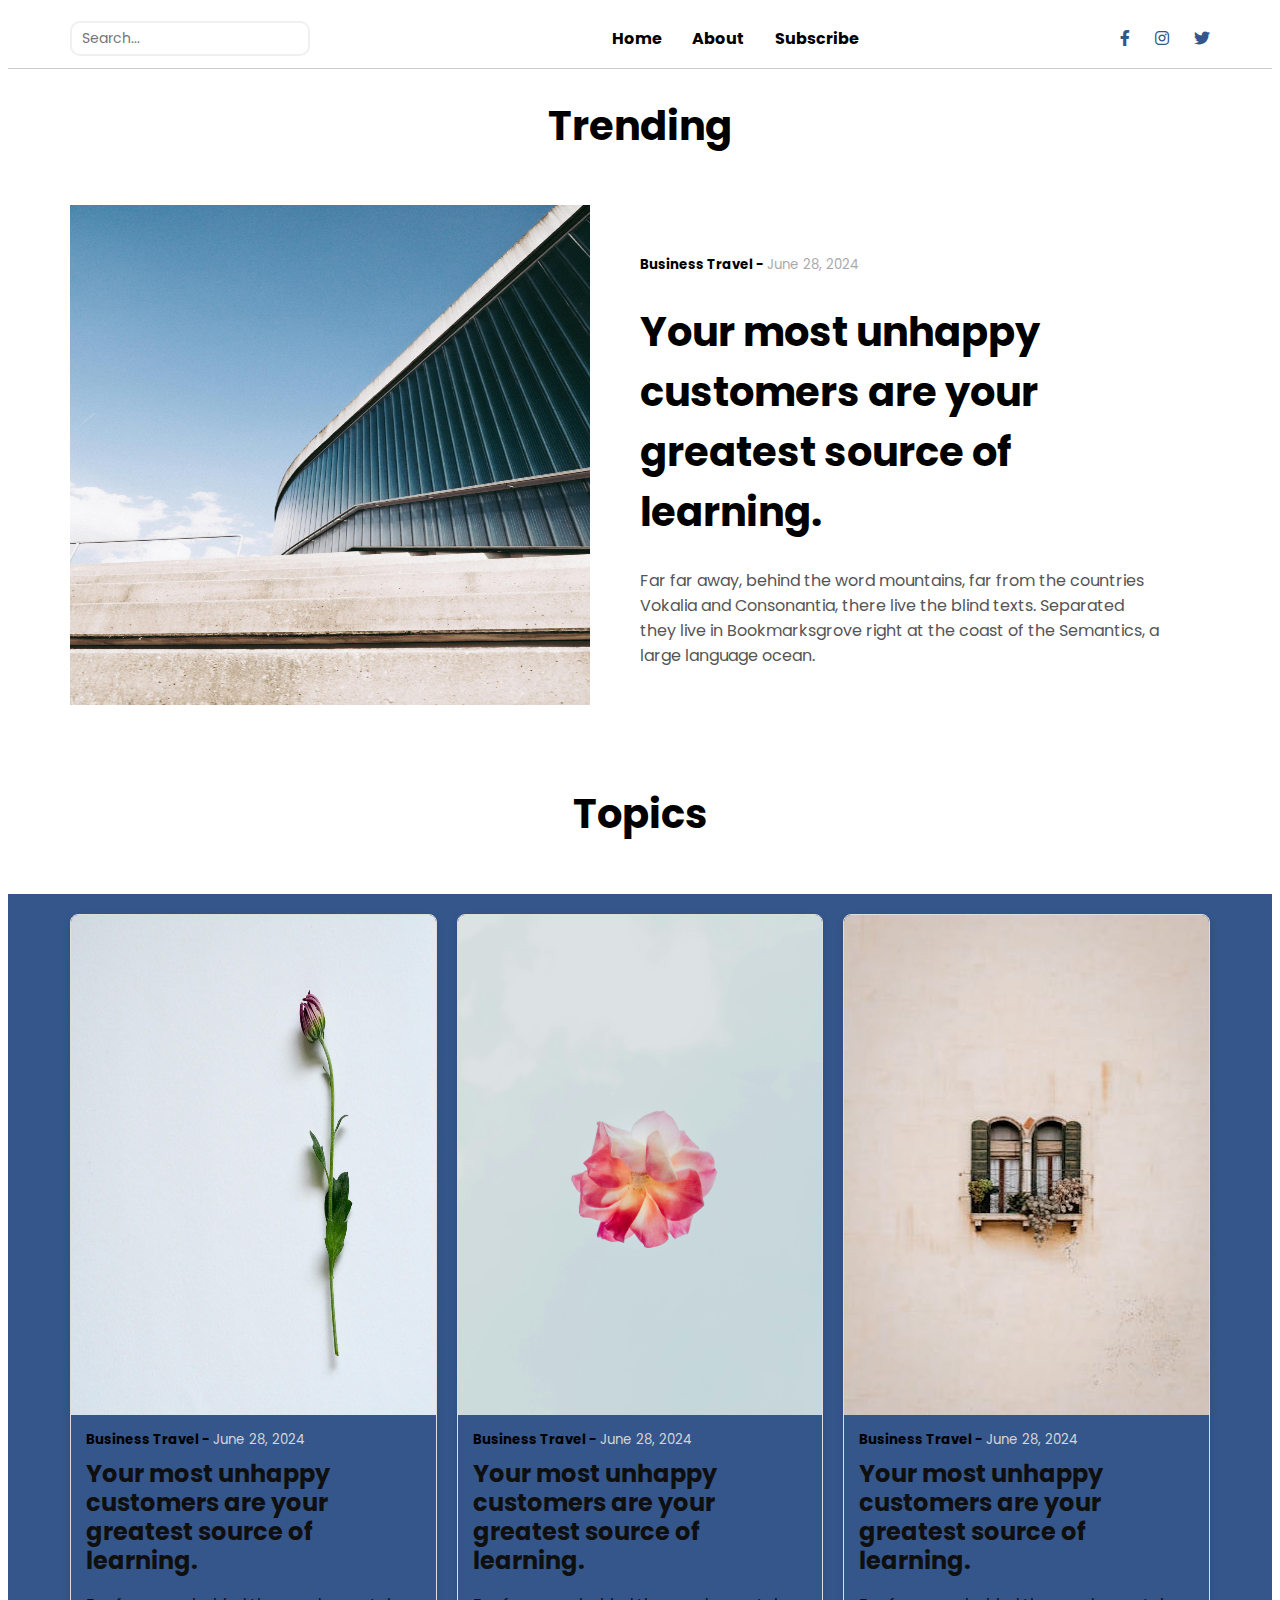
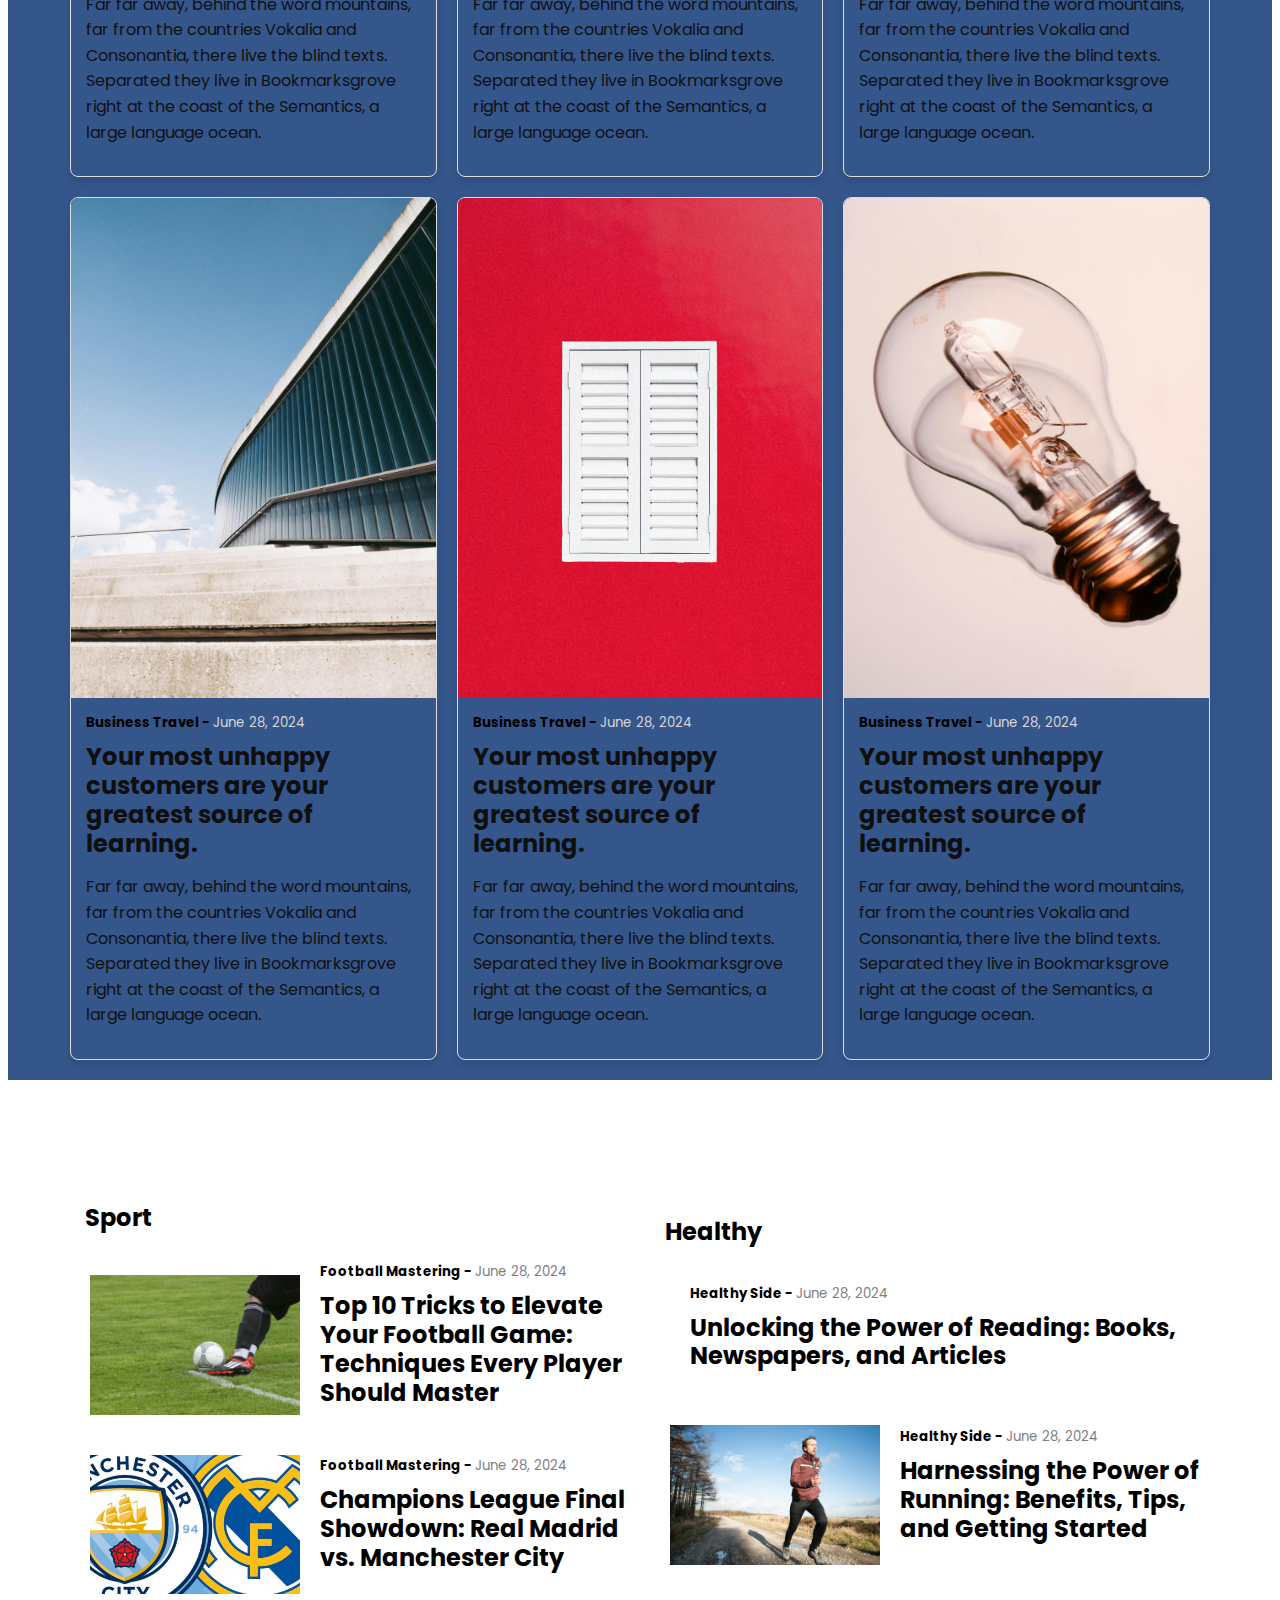
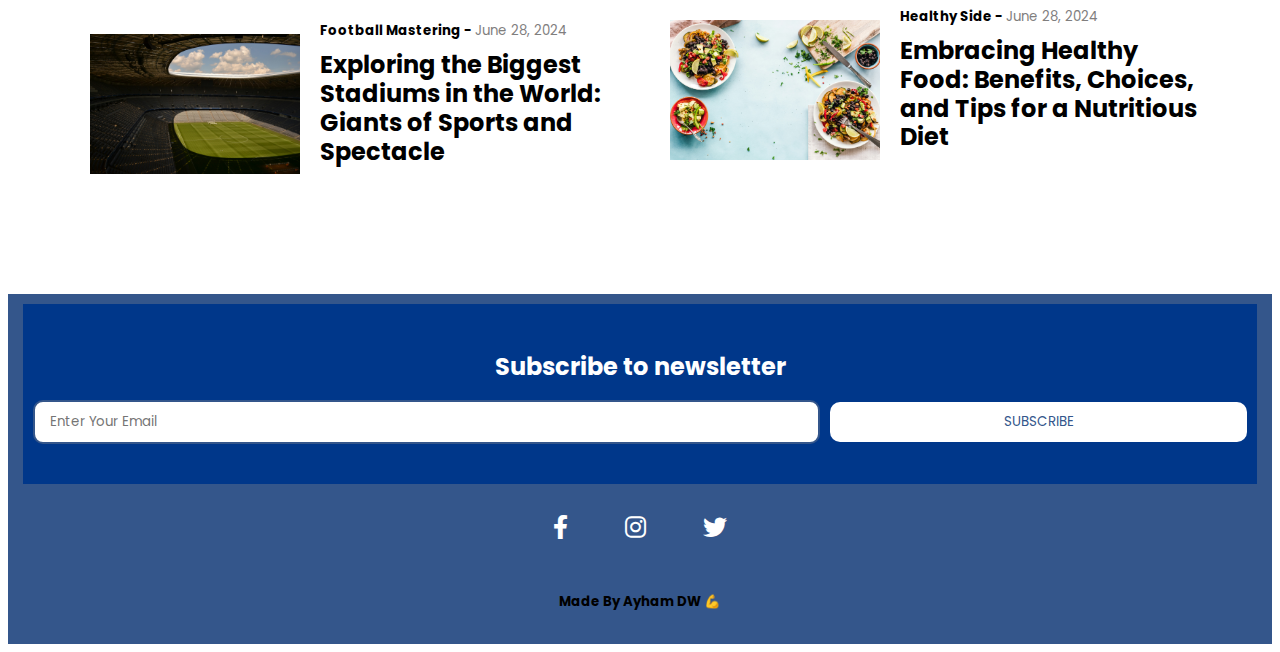
==== commit 8fabf5ec: "Changes the path of files, Add new Folders" ====
--- a/index.html
+++ b/index.html
@@ -4,7 +4,6 @@
         <meta charset="UTF-8">
         <meta name="viewport" content="width=device-width, initial-scale=1.0">
         <link rel="stylesheet" href="./css/style.css">
-        <link rel="stylesheet" href="./css/style1.css">
         <link rel="stylesheet" href="./css/style2.css">
         <link rel="stylesheet" href="./css/style3.css">
         <link rel="stylesheet" href="./css/style4.css">
@@ -45,7 +44,7 @@
         <div class="container">
             <div class="first-content">
                 <div class="image">
-                    <img src="./Images/image4.jpg" alt="Simple Image">
+                    <img src="./assets/Images/image4.jpg" alt="Simple Image">
                 </div>
                 <div class="text-content">
                     <h5>
@@ -72,117 +71,117 @@
             <div class="container">
                 <div class="card">
                     <div class="card-image">
-                        <img src="./Images/image1.jpg" alt="Business Travel">
-                    </div>
-                    <div class="card-content">
-                        <h5>
-                            Business Travel -
-                            <span>June 28, 2024</span>
-                        </h5>
-                        <h1>
-                            Your most unhappy
-                            <br>
-                            customers are your greatest
-                            source of learning.
-                        </h1>
-                        <p>
-                            Far far away, behind the word mountains, far from the countries Vokalia and
-                            Consonantia, there live the blind texts. Separated they live in Bookmarksgrove right at the
-                            coast of the Semantics, a large language ocean.
-                        </p>
-                    </div>
-                </div>
-                <div class="card">
-                    <div class="card-image">
-                        <img src="./Images/image2.jpg" alt="Business Travel">
-                    </div>
-                    <div class="card-content">
-                        <h5>
-                            Business Travel -
-                            <span>June 28, 2024</span>
-                        </h5>
-                        <h1>
-                            Your most unhappy
-                            <br>
-                            customers are your greatest
-                            source of learning.
-                        </h1>
-                        <p>
-                            Far far away, behind the word mountains, far from the countries Vokalia and
-                            Consonantia, there live the blind texts. Separated they live in Bookmarksgrove right at the
-                            coast of the Semantics, a large language ocean.
-                        </p>
-                    </div>
-                </div>
-                <div class="card">
-                    <div class="card-image">
-                        <img src="./Images/image3.jpg" alt="Business Travel">
-                    </div>
-                    <div class="card-content">
-                        <h5>
-                            Business Travel -
-                            <span>June 28, 2024</span>
-                        </h5>
-                        <h1>
-                            Your most unhappy
-                            <br>
-                            customers are your greatest
-                            source of learning.
-                        </h1>
-                        <p>
-                            Far far away, behind the word mountains, far from the countries Vokalia and
-                            Consonantia, there live the blind texts. Separated they live in Bookmarksgrove right at the
-                            coast of the Semantics, a large language ocean.
-                        </p>
-                    </div>
-                </div>
-                <div class="card">
-                    <div class="card-image">
-                        <img src="./Images/image4.jpg" alt="Business Travel">
-                    </div>
-                    <div class="card-content">
-                        <h5>
-                            Business Travel -
-                            <span>June 28, 2024</span>
-                        </h5>
-                        <h1>
-                            Your most unhappy
-                            <br>
-                            customers are your greatest
-                            source of learning.
-                        </h1>
-                        <p>
-                            Far far away, behind the word mountains, far from the countries Vokalia and
-                            Consonantia, there live the blind texts. Separated they live in Bookmarksgrove right at the
-                            coast of the Semantics, a large language ocean.
-                        </p>
-                    </div>
-                </div>
-                <div class="card">
-                    <div class="card-image">
-                        <img src="./Images/image5.jpg" alt="Business Travel">
-                    </div>
-                    <div class="card-content">
-                        <h5>
-                            Business Travel -
-                            <span>June 28, 2024</span>
-                        </h5>
-                        <h1>
-                            Your most unhappy
-                            <br>
-                            customers are your greatest
-                            source of learning.
-                        </h1>
-                        <p>
-                            Far far away, behind the word mountains, far from the countries Vokalia and
-                            Consonantia, there live the blind texts. Separated they live in Bookmarksgrove right at the
-                            coast of the Semantics, a large language ocean.
-                        </p>
-                    </div>
-                </div>
-                <div class="card">
-                    <div class="card-image">
-                        <img src="./Images/image6.jpg" alt="Business Travel">
+                        <img src="./assets/Images/image1.jpg" alt="Business Travel">
+                    </div>
+                    <div class="card-content">
+                        <h5>
+                            Business Travel -
+                            <span>June 28, 2024</span>
+                        </h5>
+                        <h1>
+                            Your most unhappy
+                            <br>
+                            customers are your greatest
+                            source of learning.
+                        </h1>
+                        <p>
+                            Far far away, behind the word mountains, far from the countries Vokalia and
+                            Consonantia, there live the blind texts. Separated they live in Bookmarksgrove right at the
+                            coast of the Semantics, a large language ocean.
+                        </p>
+                    </div>
+                </div>
+                <div class="card">
+                    <div class="card-image">
+                        <img src="./assets/Images/image2.jpg" alt="Business Travel">
+                    </div>
+                    <div class="card-content">
+                        <h5>
+                            Business Travel -
+                            <span>June 28, 2024</span>
+                        </h5>
+                        <h1>
+                            Your most unhappy
+                            <br>
+                            customers are your greatest
+                            source of learning.
+                        </h1>
+                        <p>
+                            Far far away, behind the word mountains, far from the countries Vokalia and
+                            Consonantia, there live the blind texts. Separated they live in Bookmarksgrove right at the
+                            coast of the Semantics, a large language ocean.
+                        </p>
+                    </div>
+                </div>
+                <div class="card">
+                    <div class="card-image">
+                        <img src="./assets/Images/image3.jpg" alt="Business Travel">
+                    </div>
+                    <div class="card-content">
+                        <h5>
+                            Business Travel -
+                            <span>June 28, 2024</span>
+                        </h5>
+                        <h1>
+                            Your most unhappy
+                            <br>
+                            customers are your greatest
+                            source of learning.
+                        </h1>
+                        <p>
+                            Far far away, behind the word mountains, far from the countries Vokalia and
+                            Consonantia, there live the blind texts. Separated they live in Bookmarksgrove right at the
+                            coast of the Semantics, a large language ocean.
+                        </p>
+                    </div>
+                </div>
+                <div class="card">
+                    <div class="card-image">
+                        <img src="./assets/Images/image4.jpg" alt="Business Travel">
+                    </div>
+                    <div class="card-content">
+                        <h5>
+                            Business Travel -
+                            <span>June 28, 2024</span>
+                        </h5>
+                        <h1>
+                            Your most unhappy
+                            <br>
+                            customers are your greatest
+                            source of learning.
+                        </h1>
+                        <p>
+                            Far far away, behind the word mountains, far from the countries Vokalia and
+                            Consonantia, there live the blind texts. Separated they live in Bookmarksgrove right at the
+                            coast of the Semantics, a large language ocean.
+                        </p>
+                    </div>
+                </div>
+                <div class="card">
+                    <div class="card-image">
+                        <img src="./assets/Images/image5.jpg" alt="Business Travel">
+                    </div>
+                    <div class="card-content">
+                        <h5>
+                            Business Travel -
+                            <span>June 28, 2024</span>
+                        </h5>
+                        <h1>
+                            Your most unhappy
+                            <br>
+                            customers are your greatest
+                            source of learning.
+                        </h1>
+                        <p>
+                            Far far away, behind the word mountains, far from the countries Vokalia and
+                            Consonantia, there live the blind texts. Separated they live in Bookmarksgrove right at the
+                            coast of the Semantics, a large language ocean.
+                        </p>
+                    </div>
+                </div>
+                <div class="card">
+                    <div class="card-image">
+                        <img src="./assets/Images/image6.jpg" alt="Business Travel">
                     </div>
                     <div class="card-content">
                         <h5>
@@ -212,7 +211,7 @@
                     <div class="box">
                         <div class="box-image">
                             <a href="">
-                                <img src="./Images/football.jpg" alt="">
+                                <img src="./assets/Images/football.jpg" alt="">
                             </a>
                         </div>
                         <div class="box-content">
@@ -230,7 +229,7 @@
                     <div class="box">
                         <div class="box-image">
                             <a href="">
-                                <img src="./Images/Madrid1.jpg" alt="">
+                                <img src="./assets/Images/Madrid1.jpg" alt="">
                             </a>
                         </div>
                         <div class="box-content">
@@ -248,7 +247,7 @@
                     <div class="box">
                         <div class="box-image">
                             <a href="">
-                                <img src="./Images/stadium.jpg" alt="">
+                                <img src="./assets/Images/stadium.jpg" alt="">
                             </a>
                         </div>
                         <div class="box-content">
@@ -269,7 +268,7 @@
                     <div class="box">
                         <div class="box-image">
                             <a href="">
-                                <img src="./Images/Healthy1.jpg" alt="">
+                                <img src="./assets/Images/Healthy1.jpg" alt="">
                             </a>
                         </div>
                         <div class="box-content">
@@ -285,7 +284,7 @@
                     <div class="box">
                         <div class="box-image">
                             <a href="">
-                                <img src="./Images/Healthy2.jpg" alt="">
+                                <img src="./assets/Images/Healthy2.jpg" alt="">
                             </a>
                         </div>
                         <div class="box-content">
@@ -301,7 +300,7 @@
                     <div class="box">
                         <div class="box-image">
                             <a href="">
-                                <img src="./Images/Healthy3.jpg" alt="">
+                                <img src="./assets/Images/Healthy3.jpg" alt="">
                             </a>
                         </div>
                         <div class="box-content">
--- a/css/style3.css
+++ b/css/style3.css
@@ -8,7 +8,7 @@
 
 .second-section .container {
     display: grid;
-    grid-template-columns: repeat(auto-fit, minmax(350px, 1fr));
+    grid-template-columns: repeat(auto-fit, minmax(300px, 1fr));
     justify-items: center;
     gap: 20px;
 }
--- a/css/style4.css
+++ b/css/style4.css
@@ -53,31 +53,44 @@
     color: #0f0f0f;
 }
 
-@media only screen and (min-width: 600px) {
+@media only screen and (max-width: 767px) {
+    .third-section .sport-part .box .box-image {
+        flex: 2;
+        order: 1;
+        display: flex;
+        justify-content: center;
+        align-items: center;
+
+    }
+
+    .third-section .sport-part .box {
+        flex-direction: column;
+        order: 1;
+    }
+
+
+    .third-section .sport-part .box .box-image img {
+        max-width: 100%;
+        background-size: cover;
+        margin-right: 10px;
+    }
+
+    .third-section .sport-part .box .box-content h5 {
+        padding: 10px;
+    }
+
+    .third-section .sport-part .box .box-content h5 span {
+        padding: 0px 10px;
+    }
+
     .third-section .sport-part .box .box-content h2 {
-        font-size: 12px;
+        padding: 10px;
     }
 }
 
-@media only screen and (min-width: 768px) {
-    .third-section .sport-part .box .box-content h2 {
-        font-size: 14px;
-    }
-
-    .third-section .sport-part .box .box-content h5 {
-        font-size: 10px;
-    }
-}
-
-@media only screen and (min-width: 992px) {
-    .third-section .sport-part .box .box-content h2 {
-        font-size: 18px;
-    }
-}
-
-/* Extra large devices (large laptops and desktops, 1200px and up) */
 @media only screen and (min-width: 1200px) {
     .third-section .sport-part .box .box-content h2 {
         font-size: 24px;
     }
+
 }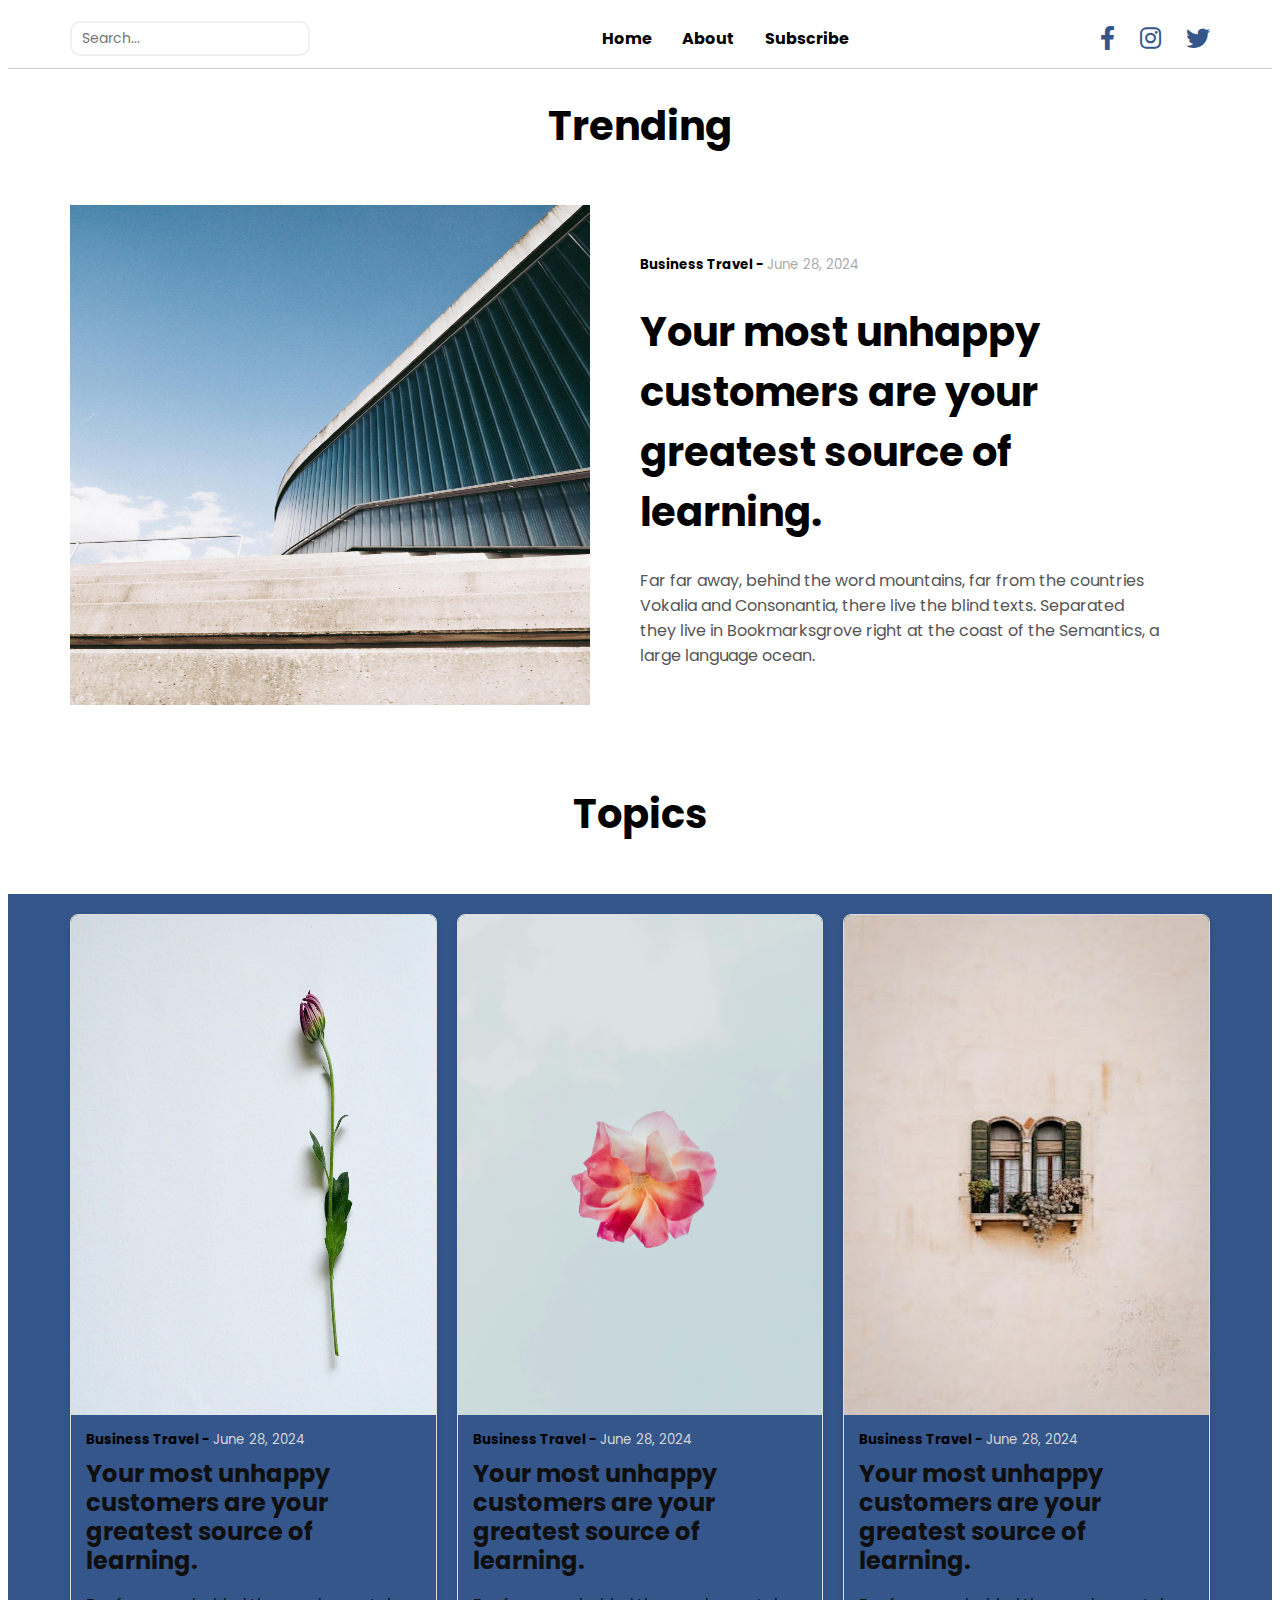
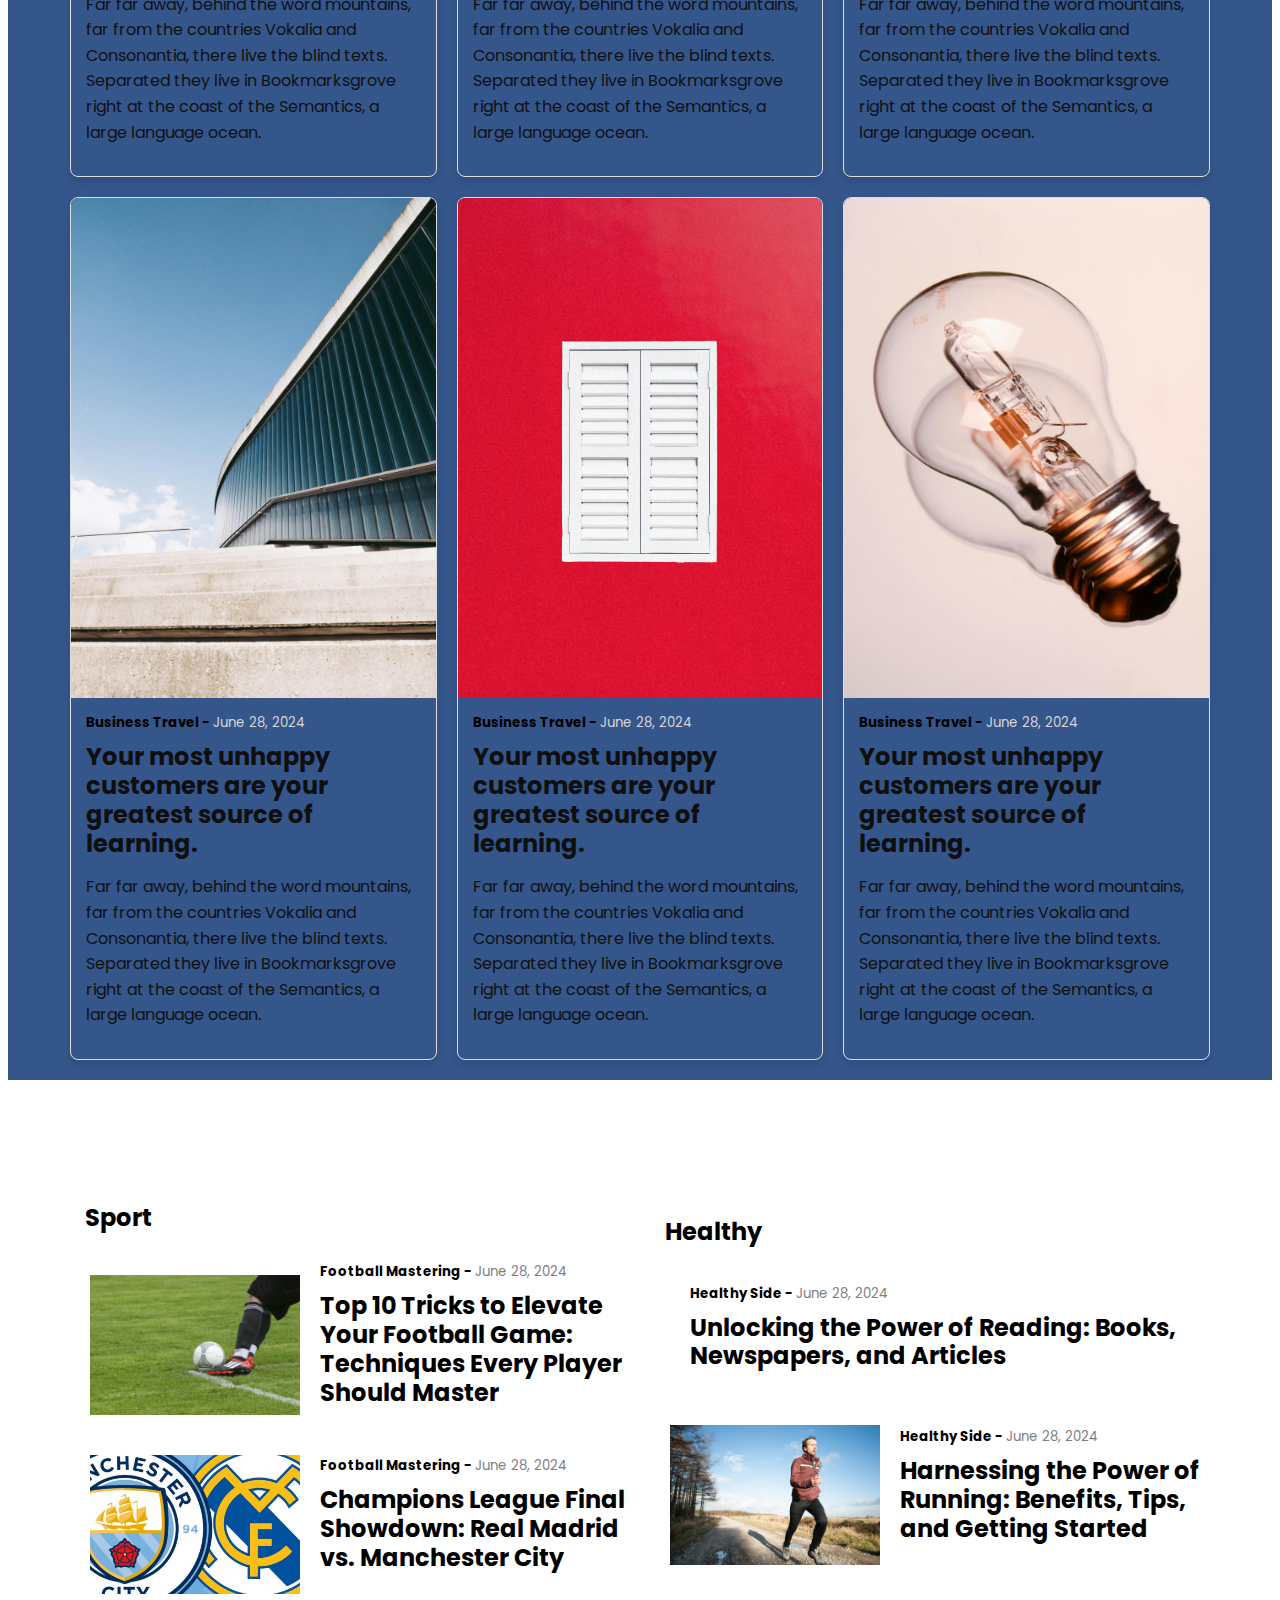
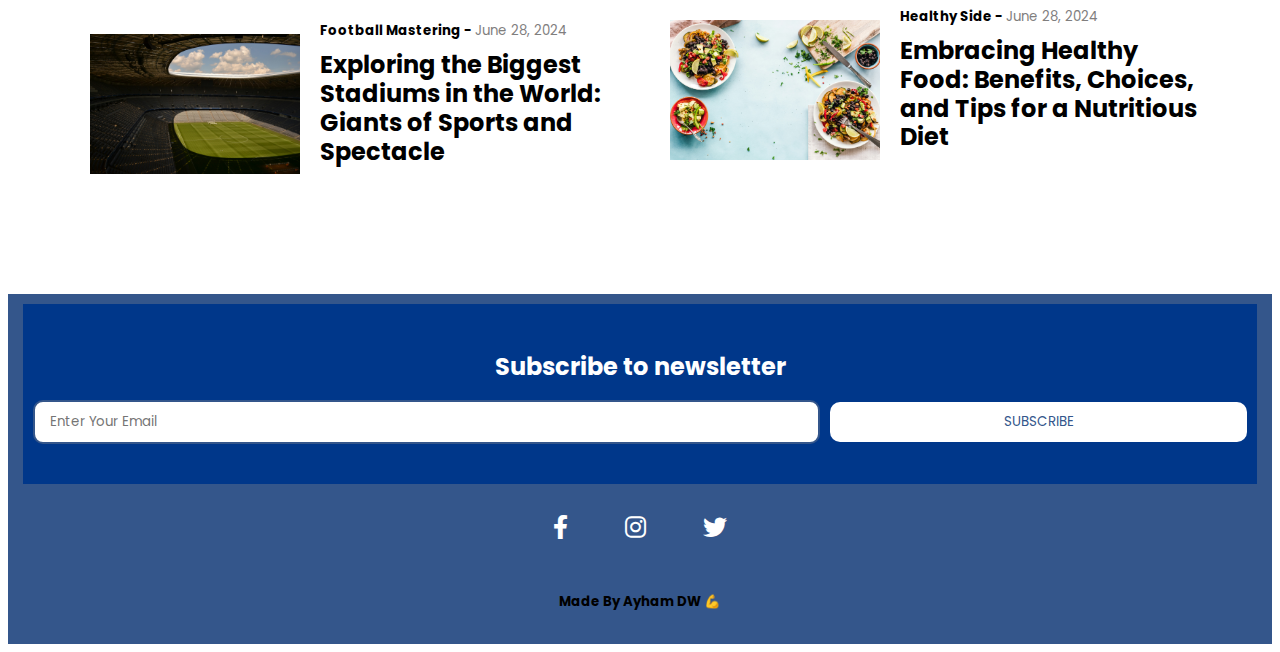
==== commit c123e1f1: "Edit the Path for CSS files, Edit some of code" ====
--- a/index.html
+++ b/index.html
@@ -3,11 +3,11 @@
     <head>
         <meta charset="UTF-8">
         <meta name="viewport" content="width=device-width, initial-scale=1.0">
-        <link rel="stylesheet" href="./css/style.css">
-        <link rel="stylesheet" href="./css/style2.css">
-        <link rel="stylesheet" href="./css/style3.css">
-        <link rel="stylesheet" href="./css/style4.css">
-        <link rel="stylesheet" href="./css/style5.css">
+        <link rel="stylesheet" href="./css/blog-style.css">
+        <link rel="stylesheet" href="./css/blog-style2.css">
+        <link rel="stylesheet" href="./css/blog-style3.css">
+        <link rel="stylesheet" href="./css/blog-style4.css">
+        <link rel="stylesheet" href="./css/blog-style5.css">
         <link rel="stylesheet" href="https://cdnjs.cloudflare.com/ajax/libs/font-awesome/6.0.0-beta3/css/all.min.css">
         <link rel="preconnect" href="https://fonts.googleapis.com">
         <link rel="preconnect" href="https://fonts.gstatic.com" crossorigin>
--- a/css/blog-style.css
+++ b/css/blog-style.css
@@ -0,0 +1,154 @@
+/* Global Styles */
+* {
+    box-sizing: border-box;
+    font-family: "Poppins", sans-serif;
+}
+
+a {
+    text-decoration: none;
+    color: black;
+}
+
+.menu {
+    display: flex;
+    justify-content: center;
+    align-items: center;
+}
+
+ul {
+    list-style: none;
+    display: flex;
+    align-items: center;
+    gap: 30px;
+}
+
+ul li a {
+    color: black;
+    font-weight: bold;
+}
+
+/* Container Styles */
+.container {
+    padding-left: 15px;
+    padding-right: 15px;
+    margin-left: auto;
+    margin-right: auto;
+}
+
+@media (min-width: 768px) {
+    .container {
+        width: 750px;
+    }
+}
+
+@media (min-width: 992px) {
+    .container {
+        width: 970px;
+    }
+
+
+}
+
+@media (min-width: 1200px) {
+    .container {
+        width: 1170px;
+    }
+}
+
+/* Navigation Bar Styles */
+.nav-bar {
+    border-bottom: rgb(204, 204, 204) solid 1px;
+}
+
+.nav-bar .container {
+    display: flex;
+    justify-content: space-between;
+    align-items: center;
+    flex-wrap: wrap;
+    min-height: 60px;
+}
+
+.nav-bar h2 {
+    font-size: 30px;
+    font-family: "Poppins", sans-serif;
+}
+
+.nav-bar .social-media {
+    display: flex;
+    gap: 25px;
+    align-items: center;
+}
+
+.nav-bar .social-media i {
+    color: #34568b;
+    cursor: pointer;
+    font-size: 24px;
+    transition: 0.5s;
+}
+
+.nav-bar .social-media i:hover {
+    color: black;
+}
+
+
+
+
+.nav-bar input[type="text"] {
+    height: 35px;
+    border-radius: 10px;
+    padding: 10px;
+    border: 2px solid rgba(179, 179, 179, 0.199);
+    width: 240px;
+    font-size: 14px;
+}
+
+@media (max-width: 767px) {
+    .nav-bar .container {
+        display: flex;
+        justify-content: space-evenly;
+        align-items: center;
+    }
+
+    .nav-bar .container h2 {
+        margin-top: 10px;
+        width: 100%;
+        order: 1;
+        display: flex;
+        justify-content: center;
+        align-items: center;
+        font-family: "Poppins", sans-serif;
+    }
+
+    .nav-bar input[type="text"],
+    .nav-bar .social-media {
+        order: 2;
+        margin-bottom: 10px;
+    }
+
+    .container .first-content {
+        flex-direction: flex;
+        align-items: center;
+        justify-content: center;
+    }
+
+    .container .first-content .image {
+        order: 1;
+        flex: 0 0 100%;
+        width: 100%;
+    }
+
+    .container .first-content .image img {
+        width: 100%;
+        height: auto;
+        background-size: contain;
+
+    }
+
+    .container .first-content .text-content {
+        order: 2;
+        flex: 0 0 100%;
+        width: 100%;
+        padding: 20px;
+    }
+
+}--- a/css/blog-style2.css
+++ b/css/blog-style2.css
@@ -0,0 +1,56 @@
+/* First Content */
+body>h1 {
+    font-family: "Poppins", sans-serif;
+    display: flex;
+    align-items: center;
+    justify-content: center;
+    font-size: 40px;
+    text-align: center;
+}
+
+.container .first-content {
+    display: flex;
+    align-items: center;
+    justify-content: space-between;
+    /* height: 100vh; */
+    flex-wrap: wrap;
+    font-family: "Poppins", sans-serif;
+    margin-bottom: 50px;
+}
+
+.container .first-content span {
+    color: #aaa;
+    font-weight: normal;
+}
+
+.container .first-content .image {
+    flex: 1;
+}
+
+.container .first-content .image img {
+    width: 100%;
+    background-repeat: no-repeat;
+    background-size: contain;
+    height: 500px;
+}
+
+.container .first-content .text-content {
+    flex: 1;
+    padding: 50px;
+}
+
+.container .first-content .text-content h1 {
+    font-family: "Poppins", sans-serif;
+    display: flex;
+    align-items: center;
+    justify-content: start;
+    font-size: 40px;
+}
+
+.container .first-content .text-content p {
+    font-family: "Poppins", sans-serif;
+    display: flex;
+    align-items: center;
+    justify-content: start;
+    color: #555;
+}--- a/css/blog-style3.css
+++ b/css/blog-style3.css
@@ -0,0 +1,61 @@
+/*Second Section*/
+
+.second-section {
+    margin-top: 50px;
+    padding: 20px;
+    background-color: #34568b
+}
+
+.second-section .container {
+    display: grid;
+    grid-template-columns: repeat(auto-fit, minmax(300px, 1fr));
+    justify-items: center;
+    gap: 20px;
+}
+
+.second-section .container .card {
+    width: 100%;
+    max-width: 500px;
+    border: 1px solid #ddd;
+    border-radius: 8px;
+    overflow: hidden;
+    box-shadow: 0 4px 8px rgba(0, 0, 0, 0.1);
+    transition: 0.3s ease;
+}
+
+.second-section .container .card:hover {
+    transform: translateY(-10px);
+}
+
+.second-section .container .card .card-image img {
+    width: 100%;
+    height: 500px;
+    display: block;
+}
+
+.second-section .container .card .card-content {
+    padding: 15px;
+}
+
+.second-section .container .card h5 {
+    margin: 0;
+    color: #000;
+}
+
+.second-section .container .card h5 span {
+    font-weight: normal;
+    color: #d8d5d5;
+}
+
+.second-section .container .card h1 {
+    margin-top: 10px;
+    font-size: 24px;
+    line-height: 1.2;
+    color: #0f0f0f;
+}
+
+.second-section .container .card p {
+    font-size: 16px;
+    color: #111111;
+    line-height: 1.6;
+}--- a/css/blog-style4.css
+++ b/css/blog-style4.css
@@ -0,0 +1,96 @@
+/*Third Section*/
+.third-section {
+    display: grid;
+    grid-template-columns: repeat(auto-fit, minmax(350px, 1fr));
+    gap: 20px;
+    justify-items: center;
+    margin-bottom: 50px;
+    margin-top: 100px;
+}
+
+.third-section .sport-part {
+    display: flex;
+    align-items: start;
+    justify-content: space-evenly;
+    flex-direction: column;
+}
+
+.container .third-section .sport-part>h2 {
+    display: flex;
+    justify-content: start;
+    align-items: center;
+    margin-left: 15px;
+}
+
+.third-section .sport-part .box {
+    display: flex;
+    justify-content: space-between;
+    align-items: center;
+    /* margin-bottom: 10px; */
+}
+
+.third-section .sport-part .box .box-image img {
+    max-width: 250px;
+    height: auto;
+    display: block;
+    padding: 20px;
+}
+
+.third-section .sport-part .box .box-content h5 {
+    margin: 0;
+    color: #000;
+}
+
+.third-section .sport-part .box .box-content h5 span {
+    font-weight: normal;
+    color: #807e7e;
+}
+
+.third-section .sport-part .box .box-content h2 {
+    margin-top: 10px;
+    font-size: 15px;
+    line-height: 1.2;
+    color: #0f0f0f;
+}
+
+@media only screen and (max-width: 767px) {
+    .third-section .sport-part .box .box-image {
+        flex: 2;
+        order: 1;
+        display: flex;
+        justify-content: center;
+        align-items: center;
+
+    }
+
+    .third-section .sport-part .box {
+        flex-direction: column;
+        order: 1;
+    }
+
+
+    .third-section .sport-part .box .box-image img {
+        max-width: 100%;
+        background-size: cover;
+        margin-right: 10px;
+    }
+
+    .third-section .sport-part .box .box-content h5 {
+        padding: 10px;
+    }
+
+    .third-section .sport-part .box .box-content h5 span {
+        padding: 0px 10px;
+    }
+
+    .third-section .sport-part .box .box-content h2 {
+        padding: 10px;
+    }
+}
+
+@media only screen and (min-width: 1200px) {
+    .third-section .sport-part .box .box-content h2 {
+        font-size: 24px;
+    }
+
+}--- a/css/blog-style5.css
+++ b/css/blog-style5.css
@@ -0,0 +1,123 @@
+/*Footer*/
+.footer {
+    margin-top: 100px;
+}
+
+.footer .container {
+    width: 100%;
+    height: 350px;
+    background-color: #34568b;
+    display: flex;
+    justify-content: center;
+    align-items: center;
+    flex-wrap: wrap;
+}
+
+.footer .container .subscribe {
+    width: 100%;
+    background-color: #00378A;
+    min-height: 180px;
+    display: flex;
+    justify-content: center;
+    flex-direction: column;
+}
+
+.footer .container .subscribe div h1 {
+    display: flex;
+    justify-content: center;
+    align-items: center;
+    color: white;
+    font-size: 1.5rem;
+}
+
+.footer .container .subscribe .input {
+    display: flex;
+    align-items: center;
+    justify-content: space-between;
+    flex-wrap: wrap;
+    gap: 10px;
+    padding: 0px 10px 0px 10px;
+    margin-bottom: 10px;
+}
+
+.footer .container .subscribe input[type="text"] {
+    flex: 2;
+    padding: 10px 15px;
+    border: 2px solid #34568b;
+    border-radius: 10px;
+    outline: none;
+    background-color: rgb(255, 255, 255);
+}
+
+button {
+    flex: 1;
+    padding: 10px 20px;
+    border: none;
+    border-radius: 10px;
+    transition: 0.3s;
+    background-color: white;
+    color: #34568b;
+    width: 300px;
+}
+
+button:hover {
+    background-color: #34568b;
+    color: white;
+    border: #34568b solid 1px;
+}
+
+#author {
+    width: 100%;
+    display: flex;
+    justify-content: center;
+    align-items: center;
+}
+
+@media only screen and (max-width: 600px) {
+    .footer .container .subscribe .input {
+        display: flex;
+        justify-content: center;
+        flex-direction: column;
+    }
+
+    .footer .container .subscribe div h1 {
+        display: flex;
+        justify-content: center;
+        align-items: center;
+
+    }
+
+    button {
+        width: 100%;
+    }
+
+    .footer .container .subscribe input[type="text"] {
+        width: 100%;
+    }
+}
+
+.footer .container .social-media {
+    display: flex;
+    gap: 15px;
+    align-items: center;
+}
+
+.footer .container .social-media i {
+    font-size: 24px;
+    margin: 0 10px;
+    transition: 0.3s;
+    cursor: pointer;
+    color: white;
+    padding: 10px;
+    border-radius: 50%;
+    border: 1px solid transparent;
+
+
+}
+
+.footer .container .social-media i:hover {
+    color: #000;
+}
+
+
+/* Small Screen */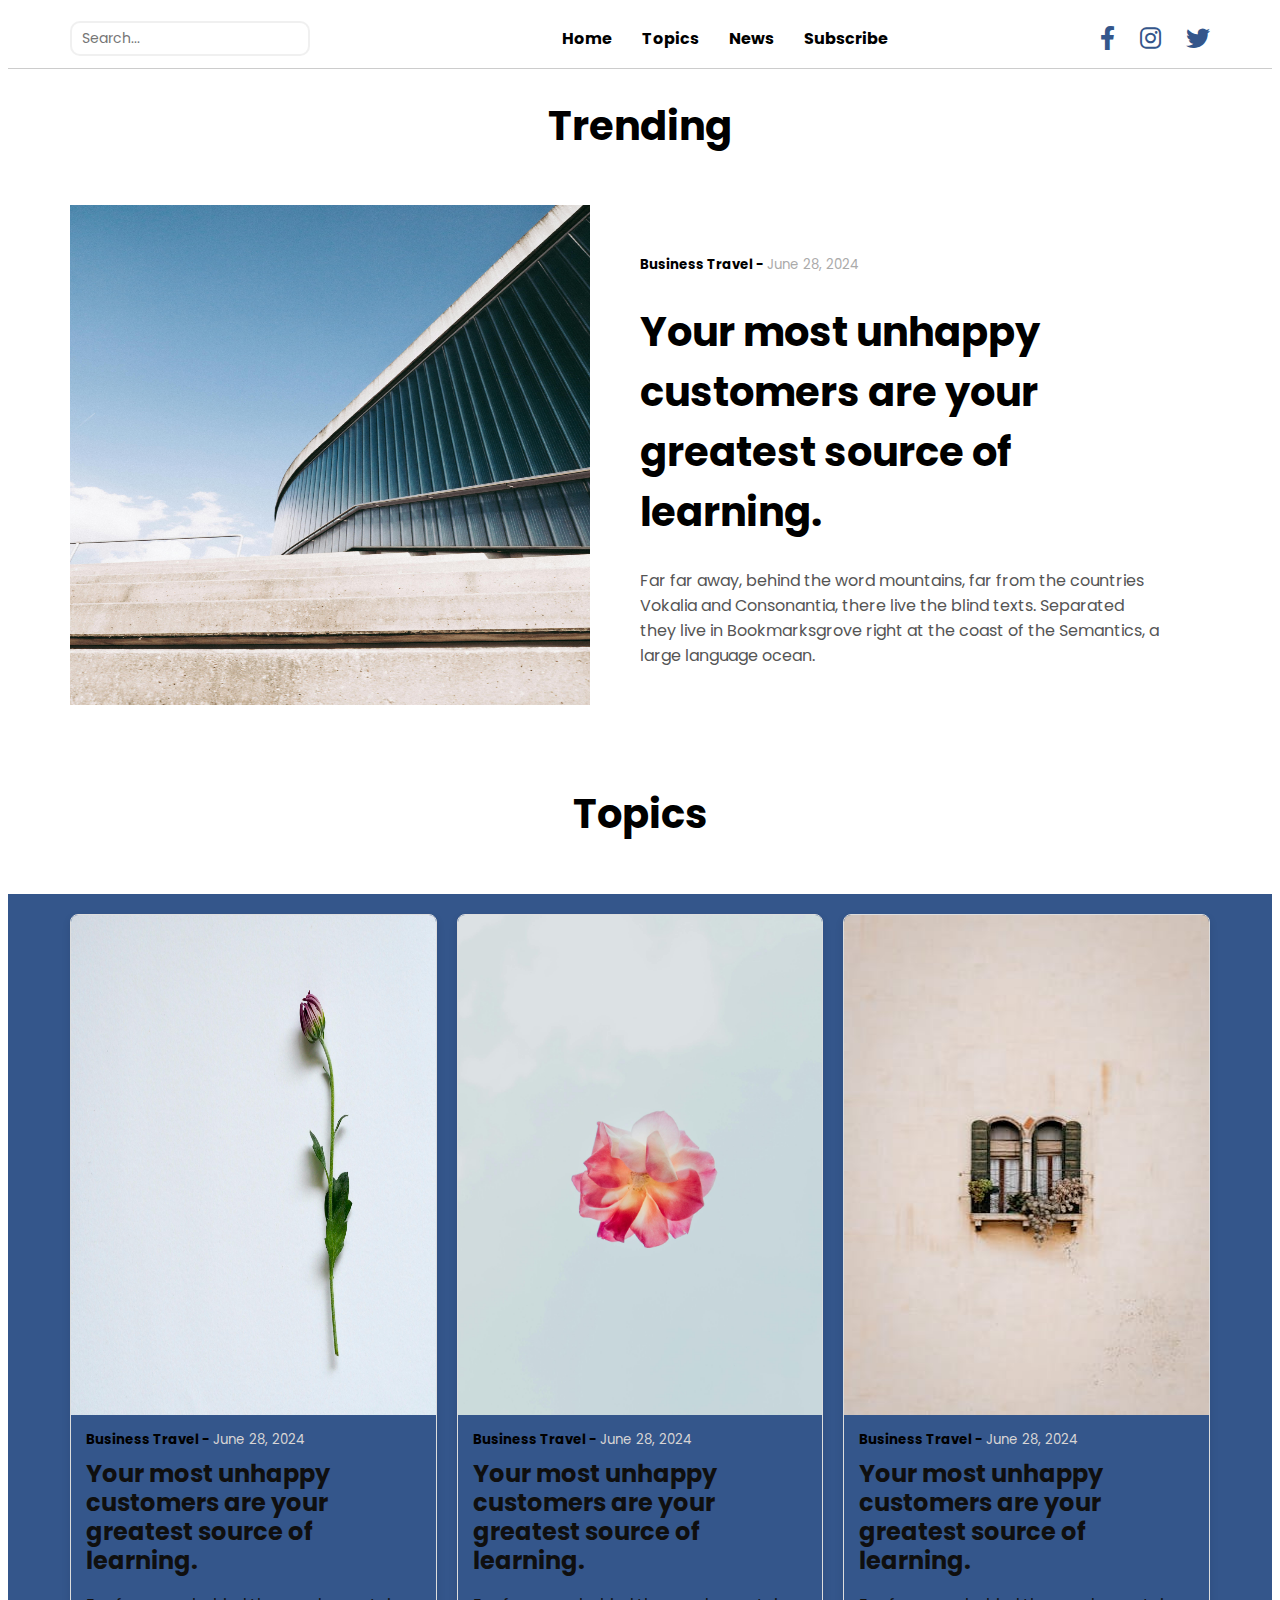
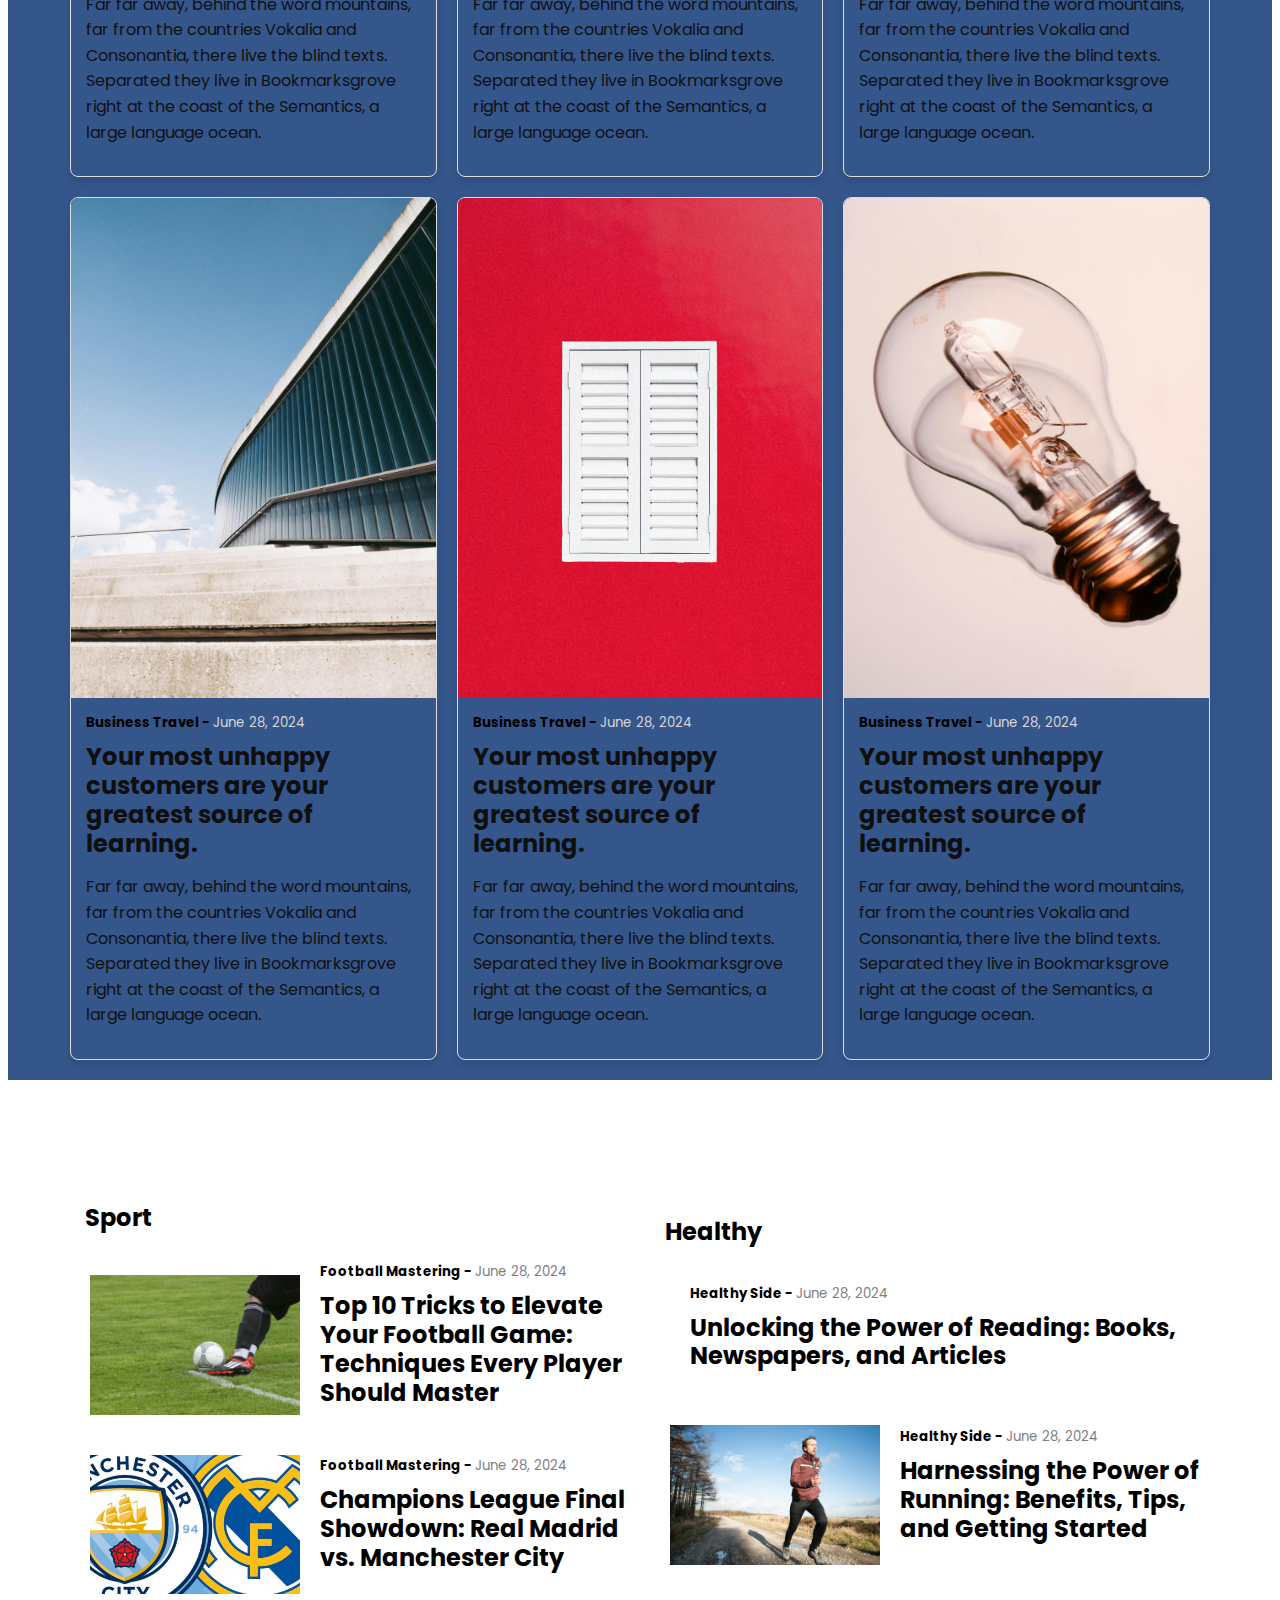
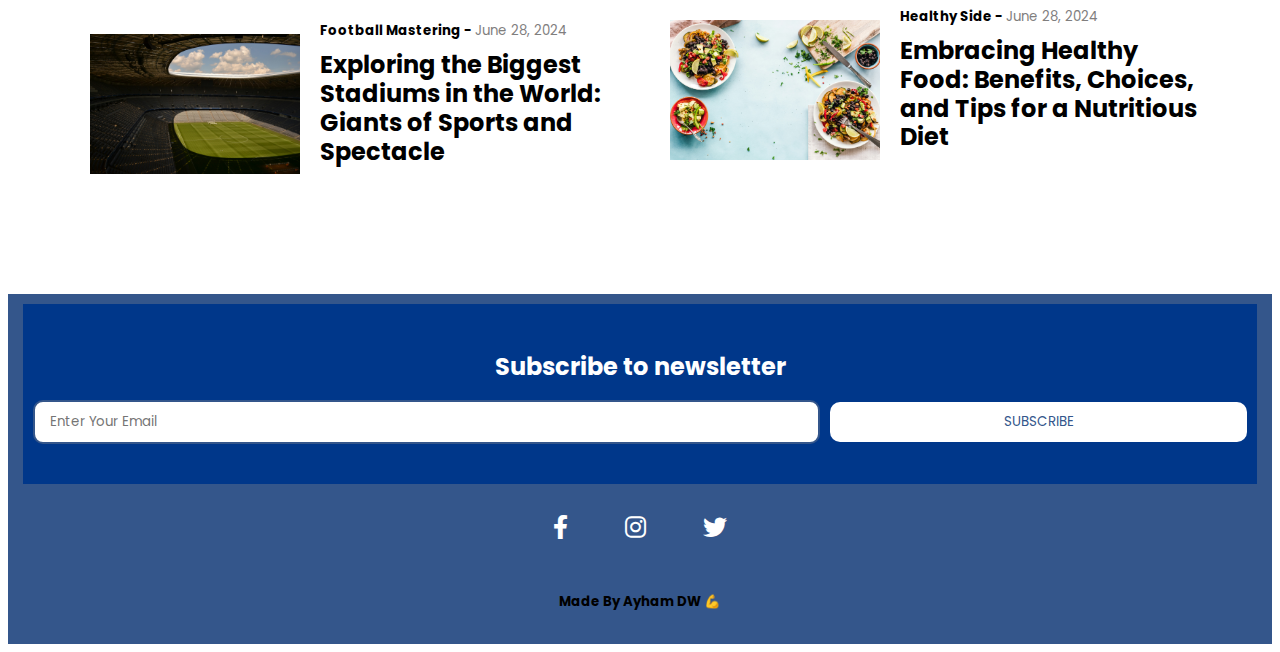
==== commit 64f4aba6: "Last Touch :)" ====
--- a/index.html
+++ b/index.html
@@ -21,13 +21,16 @@
                 <div class="menu">
                     <ul>
                         <li>
-                            <a href="#">Home</a>
+                            <a href="../index.html">Home</a>
                         </li>
                         <li>
-                            <a href="#">About</a>
+                            <a href="#topics">Topics</a>
                         </li>
                         <li>
-                            <a href="#">Subscribe</a>
+                            <a href="#new">News</a>
+                        </li>
+                        <li>
+                            <a href="#footer">Subscribe</a>
                         </li>
                     </ul>
                 </div>
@@ -67,7 +70,7 @@
         </div>
         <!--Second Section-->
         <h1>Topics</h1>
-        <div class="second-section">
+        <section class="second-section" id="topics">
             <div class="container">
                 <div class="card">
                     <div class="card-image">
@@ -202,15 +205,15 @@
                     </div>
                 </div>
             </div>
-        </div>
+        </section>
         <!--Third Section-->
         <div class="container">
-            <div class="third-section">
+            <div class="third-section" id="new">
                 <div class="sport-part">
                     <h2>Sport</h2>
                     <div class="box">
                         <div class="box-image">
-                            <a href="">
+                            <a href="./html/blog-post.html">
                                 <img src="./assets/Images/football.jpg" alt="">
                             </a>
                         </div>
@@ -220,7 +223,7 @@
                                 <span>June 28, 2024</span>
                             </h5>
                             <h2>
-                                <a href="">
+                                <a href="./html/blog-post.html">
                                     Top 10 Tricks to Elevate Your Football Game: Techniques Every Player Should Master
                                 </a>
                             </h2>
@@ -228,7 +231,7 @@
                     </div>
                     <div class="box">
                         <div class="box-image">
-                            <a href="">
+                            <a href="./html/blog-post.html">
                                 <img src="./assets/Images/Madrid1.jpg" alt="">
                             </a>
                         </div>
@@ -238,7 +241,7 @@
                                 <span>June 28, 2024</span>
                             </h5>
                             <h2>
-                                <a href="">
+                                <a href="./html/blog-post.html">
                                     Champions League Final Showdown: Real Madrid vs. Manchester City
                                 </a>
                             </h2>
@@ -246,7 +249,7 @@
                     </div>
                     <div class="box">
                         <div class="box-image">
-                            <a href="">
+                            <a href="./html/blog-post.html">
                                 <img src="./assets/Images/stadium.jpg" alt="">
                             </a>
                         </div>
@@ -256,7 +259,7 @@
                                 <span>June 28, 2024</span>
                             </h5>
                             <h2>
-                                <a href="">
+                                <a href="./html/blog-post.html">
                                     Exploring the Biggest Stadiums in the World: Giants of Sports and Spectacle
                                 </a>
                             </h2>
@@ -267,7 +270,7 @@
                     <h2>Healthy</h2>
                     <div class="box">
                         <div class="box-image">
-                            <a href="">
+                            <a href="./html/blog-post.html">
                                 <img src="./assets/Images/Healthy1.jpg" alt="">
                             </a>
                         </div>
@@ -277,13 +280,13 @@
                                 <span>June 28, 2024</span>
                             </h5>
                             <h2>
-                                <a href="">Unlocking the Power of Reading: Books, Newspapers, and Articles</a>
-                            </h2>
-                        </div>
-                    </div>
-                    <div class="box">
-                        <div class="box-image">
-                            <a href="">
+                                <a href="./html/blog-post.html">Unlocking the Power of Reading: Books, Newspapers, and Articles</a>
+                            </h2>
+                        </div>
+                    </div>
+                    <div class="box">
+                        <div class="box-image">
+                            <a href="./html/blog-post.html">
                                 <img src="./assets/Images/Healthy2.jpg" alt="">
                             </a>
                         </div>
@@ -293,13 +296,13 @@
                                 <span>June 28, 2024</span>
                             </h5>
                             <h2>
-                                <a href="">Harnessing the Power of Running: Benefits, Tips, and Getting Started</a>
-                            </h2>
-                        </div>
-                    </div>
-                    <div class="box">
-                        <div class="box-image">
-                            <a href="">
+                                <a href="./html/blog-post.html">Harnessing the Power of Running: Benefits, Tips, and Getting Started</a>
+                            </h2>
+                        </div>
+                    </div>
+                    <div class="box">
+                        <div class="box-image">
+                            <a href="./html/blog-post.html">
                                 <img src="./assets/Images/Healthy3.jpg" alt="">
                             </a>
                         </div>
@@ -309,17 +312,17 @@
                                 <span>June 28, 2024</span>
                             </h5>
                             <h2>
-                                <a href="">Embracing Healthy Food: Benefits, Choices, and Tips for a Nutritious Diet</a>
+                                <a href="./html/blog-post.html">Embracing Healthy Food: Benefits, Choices, and Tips for a Nutritious Diet</a>
                             </h2>
                         </div>
                     </div>
                 </div>
             </div>
         </div>
-        <div class="footer">
+        <footer class="footer" id="footer">
             <div class="container">
                 <div class="subscribe">
-                    <div>
+                    <div class="title-subscribe">
                         <h1>Subscribe to newsletter</h1>
                     </div>
                     <div class="input">
@@ -335,6 +338,6 @@
                 </div>
                 <h5 id="author">Made By Ayham DW 💪</h5>
             </div>
-        </div>
+        </footer>
     </body>
 </html>
--- a/css/blog-style.css
+++ b/css/blog-style.css
@@ -2,6 +2,7 @@
 * {
     box-sizing: border-box;
     font-family: "Poppins", sans-serif;
+    scroll-behavior: smooth;
 }
 
 a {
@@ -109,6 +110,10 @@
         align-items: center;
     }
 
+    .nav-bar .social-media i {
+        font-size: small
+    }
+
     .nav-bar .container h2 {
         margin-top: 10px;
         width: 100%;
